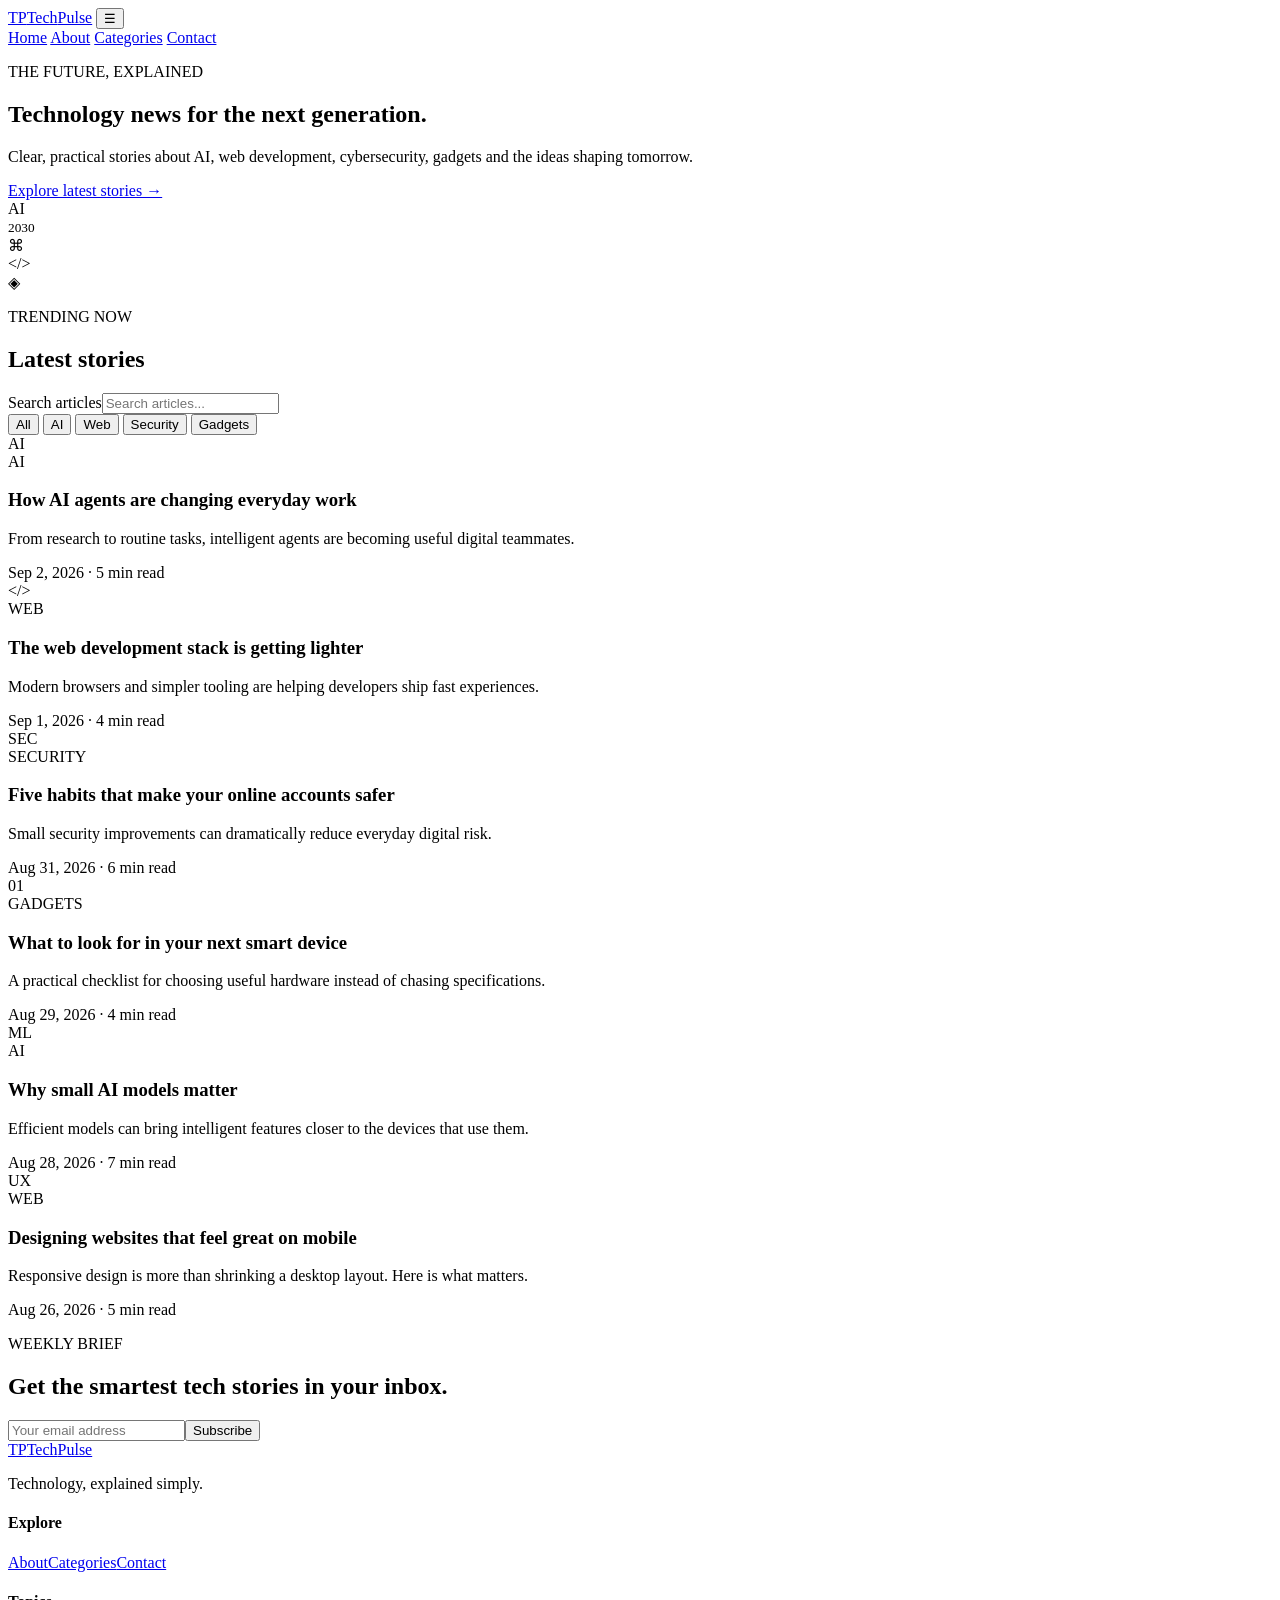
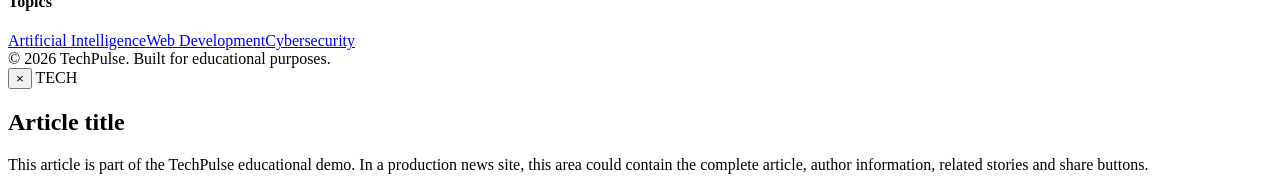
==== index.html @ f01180f7 "Add TechPulse final project" ====
<!DOCTYPE html>
<html lang="en">
<head>
  <meta charset="UTF-8">
  <meta name="viewport" content="width=device-width, initial-scale=1.0">
  <meta name="description" content="TechPulse is a modern technology news and blog website covering AI, web development, cybersecurity and gadgets.">
  <title>TechPulse | Technology News & Insights</title>
  <link rel="stylesheet" href="css/style.css">
</head>
<body>
<header class="site-header">
  <div class="container nav-wrap">
    <a class="brand" href="index.html"><span class="brand-mark">TP</span><span>Tech<span>Pulse</span></span></a>
    <button class="menu-toggle" aria-label="Toggle navigation" aria-expanded="false">☰</button>
    <nav class="nav" id="mainNav">
      <a class="active" href="index.html">Home</a>
      <a href="about.html">About</a>
      <a href="services.html">Categories</a>
      <a href="contact.html">Contact</a>
    </nav>
  </div>
</header>

<main>
  <section class="hero">
    <div class="container hero-grid">
      <div>
        <p class="eyebrow">THE FUTURE, EXPLAINED</p>
        <h1>Technology news for the <span>next generation.</span></h1>
        <p class="hero-copy">Clear, practical stories about AI, web development, cybersecurity, gadgets and the ideas shaping tomorrow.</p>
        <a class="btn" href="#latest">Explore latest stories →</a>
      </div>
      <div class="hero-art" aria-label="Technology illustration">
        <div class="orbit orbit-one"></div><div class="orbit orbit-two"></div>
        <div class="core">AI<br><small>2030</small></div>
        <div class="chip chip-a">⌘</div><div class="chip chip-b">&lt;/&gt;</div><div class="chip chip-c">◈</div>
      </div>
    </div>
  </section>

  <section class="section" id="latest">
    <div class="container">
      <div class="section-head">
        <div><p class="eyebrow">TRENDING NOW</p><h2>Latest stories</h2></div>
        <div class="search-box"><label class="sr-only" for="searchInput">Search articles</label><input id="searchInput" type="search" placeholder="Search articles..."></div>
      </div>
      <div class="category-row" id="categoryFilters">
        <button class="filter active" data-category="all">All</button>
        <button class="filter" data-category="AI">AI</button>
        <button class="filter" data-category="Web">Web</button>
        <button class="filter" data-category="Security">Security</button>
        <button class="filter" data-category="Gadgets">Gadgets</button>
      </div>

      <div class="news-grid" id="newsGrid">
        <article class="news-card" data-category="AI" data-title="How AI agents are changing everyday work">
          <div class="card-image ai-art"><span>AI</span></div>
          <div class="card-body"><span class="tag">AI</span><h3>How AI agents are changing everyday work</h3><p>From research to routine tasks, intelligent agents are becoming useful digital teammates.</p><div class="meta">Sep 2, 2026 · 5 min read</div></div>
        </article>
        <article class="news-card" data-category="Web" data-title="The web development stack is getting lighter">
          <div class="card-image web-art"><span>&lt;/&gt;</span></div>
          <div class="card-body"><span class="tag">WEB</span><h3>The web development stack is getting lighter</h3><p>Modern browsers and simpler tooling are helping developers ship fast experiences.</p><div class="meta">Sep 1, 2026 · 4 min read</div></div>
        </article>
        <article class="news-card" data-category="Security" data-title="Five habits that make your online accounts safer">
          <div class="card-image security-art"><span>SEC</span></div>
          <div class="card-body"><span class="tag">SECURITY</span><h3>Five habits that make your online accounts safer</h3><p>Small security improvements can dramatically reduce everyday digital risk.</p><div class="meta">Aug 31, 2026 · 6 min read</div></div>
        </article>
        <article class="news-card" data-category="Gadgets" data-title="What to look for in your next smart device">
          <div class="card-image gadget-art"><span>01</span></div>
          <div class="card-body"><span class="tag">GADGETS</span><h3>What to look for in your next smart device</h3><p>A practical checklist for choosing useful hardware instead of chasing specifications.</p><div class="meta">Aug 29, 2026 · 4 min read</div></div>
        </article>
        <article class="news-card" data-category="AI" data-title="Why small AI models matter">
          <div class="card-image model-art"><span>ML</span></div>
          <div class="card-body"><span class="tag">AI</span><h3>Why small AI models matter</h3><p>Efficient models can bring intelligent features closer to the devices that use them.</p><div class="meta">Aug 28, 2026 · 7 min read</div></div>
        </article>
        <article class="news-card" data-category="Web" data-title="Designing websites that feel great on mobile">
          <div class="card-image mobile-art"><span>UX</span></div>
          <div class="card-body"><span class="tag">WEB</span><h3>Designing websites that feel great on mobile</h3><p>Responsive design is more than shrinking a desktop layout. Here is what matters.</p><div class="meta">Aug 26, 2026 · 5 min read</div></div>
        </article>
      </div>
      <p class="no-results" id="noResults" hidden>No stories match your search.</p>
    </div>
  </section>

  <section class="newsletter">
    <div class="container newsletter-inner">
      <div><p class="eyebrow">WEEKLY BRIEF</p><h2>Get the smartest tech stories in your inbox.</h2></div>
      <form id="newsletterForm" class="inline-form"><input id="newsletterEmail" type="email" placeholder="Your email address" required><button class="btn" type="submit">Subscribe</button></form>
    </div>
  </section>
</main>

<footer class="footer"><div class="container footer-grid"><div><a class="brand" href="index.html"><span class="brand-mark">TP</span><span>Tech<span>Pulse</span></span></a><p>Technology, explained simply.</p></div><div><h4>Explore</h4><a href="about.html">About</a><a href="services.html">Categories</a><a href="contact.html">Contact</a></div><div><h4>Topics</h4><a href="services.html#ai">Artificial Intelligence</a><a href="services.html#web">Web Development</a><a href="services.html#security">Cybersecurity</a></div></div><div class="container copyright">© 2026 TechPulse. Built for educational purposes.</div></footer>

<div class="article-modal" id="articleModal" aria-hidden="true">
  <div class="modal-backdrop" data-close-modal></div>
  <article class="modal-content" role="dialog" aria-modal="true" aria-labelledby="modalTitle">
    <button class="modal-close" id="modalClose" aria-label="Close article">×</button>
    <span class="tag" id="modalCategory">TECH</span>
    <h2 id="modalTitle">Article title</h2>
    <p class="modal-meta" id="modalMeta"></p>
    <div class="modal-divider"></div>
    <p id="modalText"></p>
    <p class="modal-extra">This article is part of the TechPulse educational demo. In a production news site, this area could contain the complete article, author information, related stories and share buttons.</p>
  </article>
</div>

<div class="toast" id="toast" role="status"></div>
<script src="js/script.js"></script>
</body>
</html>
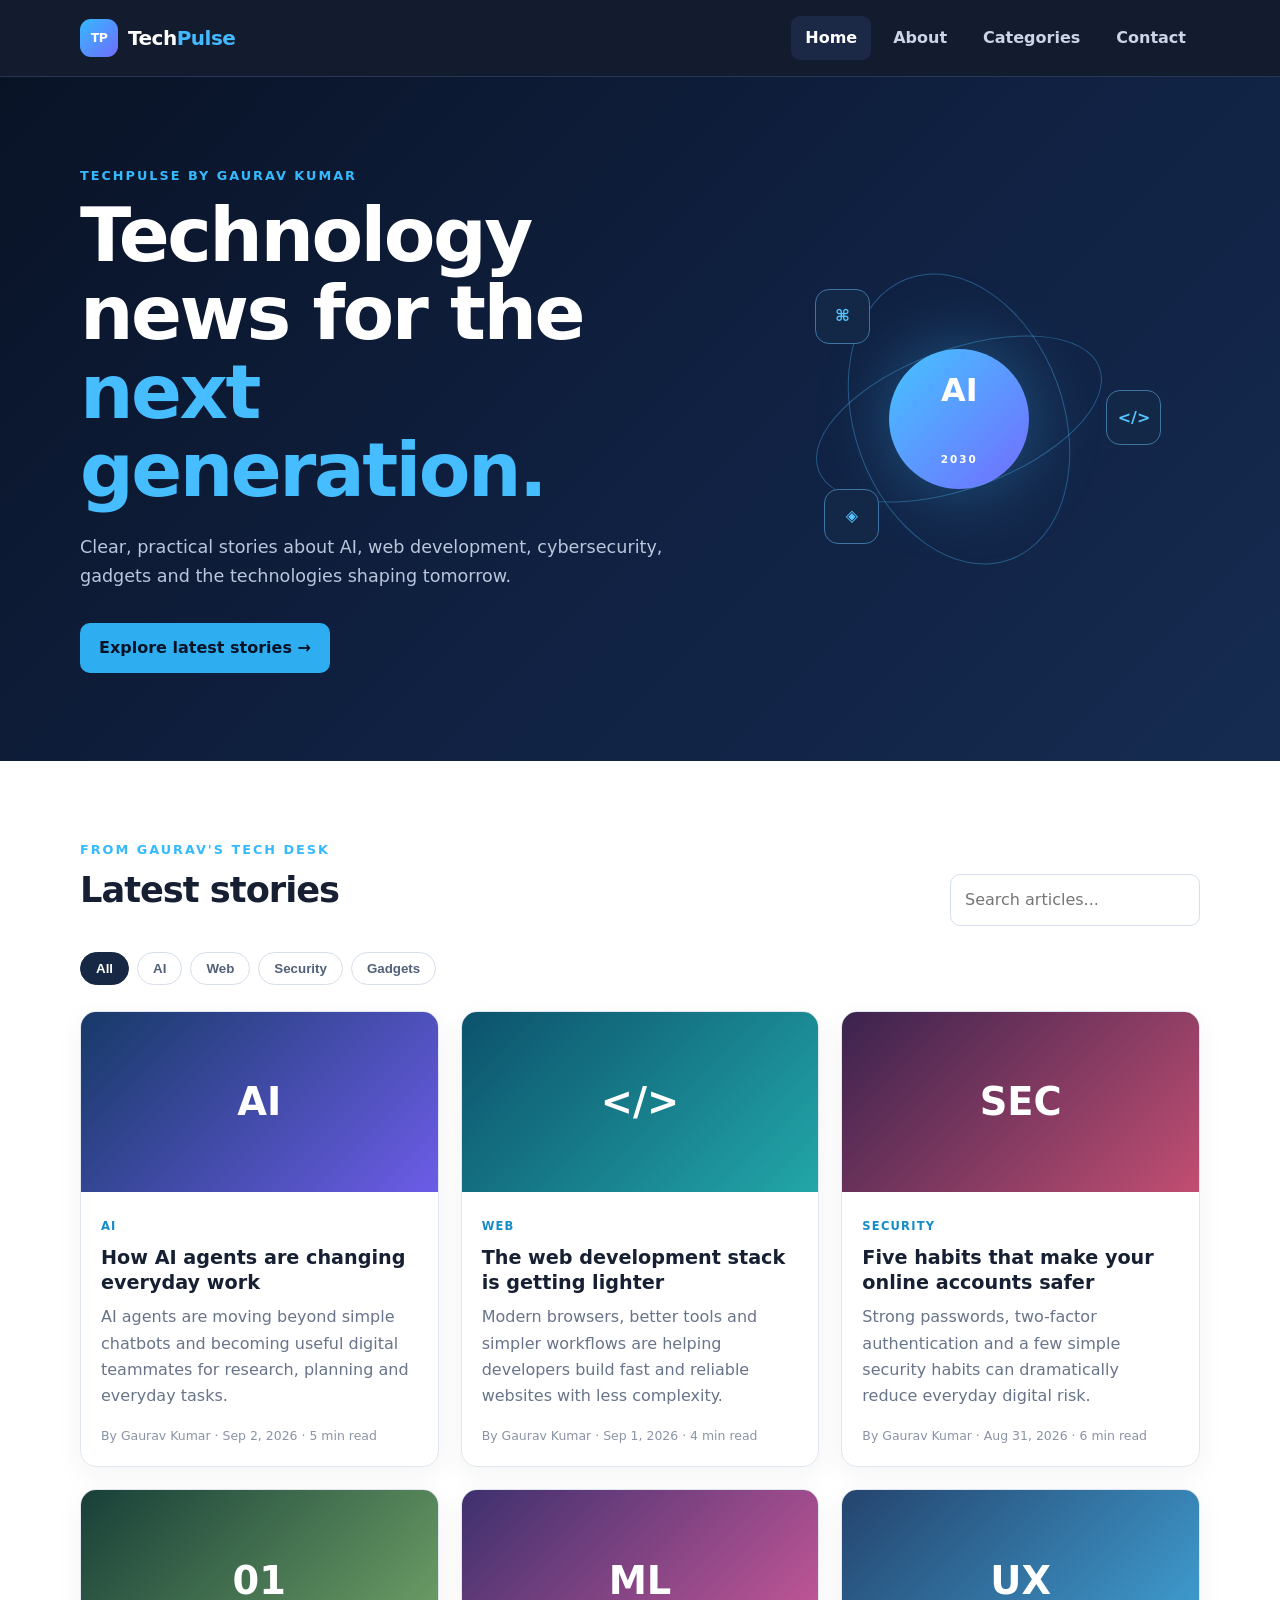
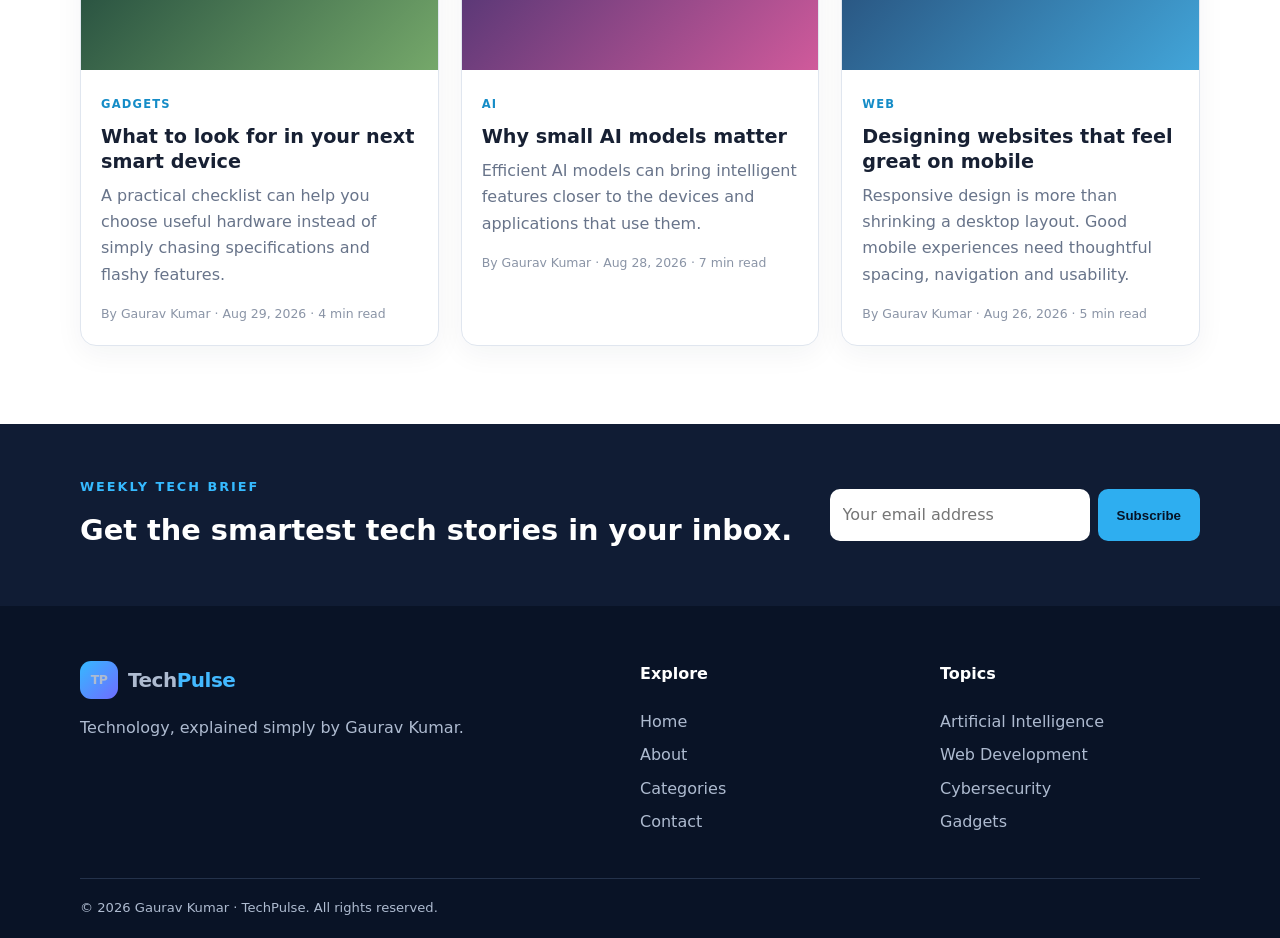
==== commit 55c4d456: "Update index.html" ====
--- a/index.html
+++ b/index.html
@@ -3,15 +3,22 @@
 <head>
   <meta charset="UTF-8">
   <meta name="viewport" content="width=device-width, initial-scale=1.0">
-  <meta name="description" content="TechPulse is a modern technology news and blog website covering AI, web development, cybersecurity and gadgets.">
-  <title>TechPulse | Technology News & Insights</title>
+  <meta name="description" content="TechPulse by Gaurav Kumar — technology news, blogs and practical insights about AI, web development, cybersecurity and gadgets.">
+  <title>TechPulse | Gaurav Kumar - Tech News & Blog</title>
   <link rel="stylesheet" href="css/style.css">
 </head>
+
 <body>
+
 <header class="site-header">
   <div class="container nav-wrap">
-    <a class="brand" href="index.html"><span class="brand-mark">TP</span><span>Tech<span>Pulse</span></span></a>
+    <a class="brand" href="index.html">
+      <span class="brand-mark">TP</span>
+      <span>Tech<span>Pulse</span></span>
+    </a>
+
     <button class="menu-toggle" aria-label="Toggle navigation" aria-expanded="false">☰</button>
+
     <nav class="nav" id="mainNav">
       <a class="active" href="index.html">Home</a>
       <a href="about.html">About</a>
@@ -21,91 +28,468 @@
   </div>
 </header>
 
+
 <main>
+
+  <!-- HERO SECTION -->
   <section class="hero">
     <div class="container hero-grid">
+
       <div>
-        <p class="eyebrow">THE FUTURE, EXPLAINED</p>
-        <h1>Technology news for the <span>next generation.</span></h1>
-        <p class="hero-copy">Clear, practical stories about AI, web development, cybersecurity, gadgets and the ideas shaping tomorrow.</p>
-        <a class="btn" href="#latest">Explore latest stories →</a>
-      </div>
+        <p class="eyebrow">TECHPULSE BY GAURAV KUMAR</p>
+
+        <h1>
+          Technology news for the
+          <span>next generation.</span>
+        </h1>
+
+        <p class="hero-copy">
+          Clear, practical stories about AI, web development,
+          cybersecurity, gadgets and the technologies shaping tomorrow.
+        </p>
+
+        <a class="btn" href="#latest">
+          Explore latest stories →
+        </a>
+      </div>
+
       <div class="hero-art" aria-label="Technology illustration">
-        <div class="orbit orbit-one"></div><div class="orbit orbit-two"></div>
-        <div class="core">AI<br><small>2030</small></div>
-        <div class="chip chip-a">⌘</div><div class="chip chip-b">&lt;/&gt;</div><div class="chip chip-c">◈</div>
-      </div>
+        <div class="orbit orbit-one"></div>
+        <div class="orbit orbit-two"></div>
+
+        <div class="core">
+          AI<br>
+          <small>2030</small>
+        </div>
+
+        <div class="chip chip-a">⌘</div>
+        <div class="chip chip-b">&lt;/&gt;</div>
+        <div class="chip chip-c">◈</div>
+      </div>
+
     </div>
   </section>
 
+
+  <!-- LATEST STORIES -->
   <section class="section" id="latest">
     <div class="container">
+
       <div class="section-head">
-        <div><p class="eyebrow">TRENDING NOW</p><h2>Latest stories</h2></div>
-        <div class="search-box"><label class="sr-only" for="searchInput">Search articles</label><input id="searchInput" type="search" placeholder="Search articles..."></div>
-      </div>
+        <div>
+          <p class="eyebrow">FROM GAURAV'S TECH DESK</p>
+          <h2>Latest stories</h2>
+        </div>
+
+        <div class="search-box">
+          <label class="sr-only" for="searchInput">
+            Search articles
+          </label>
+
+          <input
+            id="searchInput"
+            type="search"
+            placeholder="Search articles..."
+          >
+        </div>
+      </div>
+
+
+      <!-- CATEGORY FILTERS -->
       <div class="category-row" id="categoryFilters">
-        <button class="filter active" data-category="all">All</button>
-        <button class="filter" data-category="AI">AI</button>
-        <button class="filter" data-category="Web">Web</button>
-        <button class="filter" data-category="Security">Security</button>
-        <button class="filter" data-category="Gadgets">Gadgets</button>
-      </div>
-
+
+        <button class="filter active" data-category="all">
+          All
+        </button>
+
+        <button class="filter" data-category="AI">
+          AI
+        </button>
+
+        <button class="filter" data-category="Web">
+          Web
+        </button>
+
+        <button class="filter" data-category="Security">
+          Security
+        </button>
+
+        <button class="filter" data-category="Gadgets">
+          Gadgets
+        </button>
+
+      </div>
+
+
+      <!-- NEWS GRID -->
       <div class="news-grid" id="newsGrid">
-        <article class="news-card" data-category="AI" data-title="How AI agents are changing everyday work">
-          <div class="card-image ai-art"><span>AI</span></div>
-          <div class="card-body"><span class="tag">AI</span><h3>How AI agents are changing everyday work</h3><p>From research to routine tasks, intelligent agents are becoming useful digital teammates.</p><div class="meta">Sep 2, 2026 · 5 min read</div></div>
-        </article>
-        <article class="news-card" data-category="Web" data-title="The web development stack is getting lighter">
-          <div class="card-image web-art"><span>&lt;/&gt;</span></div>
-          <div class="card-body"><span class="tag">WEB</span><h3>The web development stack is getting lighter</h3><p>Modern browsers and simpler tooling are helping developers ship fast experiences.</p><div class="meta">Sep 1, 2026 · 4 min read</div></div>
-        </article>
-        <article class="news-card" data-category="Security" data-title="Five habits that make your online accounts safer">
-          <div class="card-image security-art"><span>SEC</span></div>
-          <div class="card-body"><span class="tag">SECURITY</span><h3>Five habits that make your online accounts safer</h3><p>Small security improvements can dramatically reduce everyday digital risk.</p><div class="meta">Aug 31, 2026 · 6 min read</div></div>
-        </article>
-        <article class="news-card" data-category="Gadgets" data-title="What to look for in your next smart device">
-          <div class="card-image gadget-art"><span>01</span></div>
-          <div class="card-body"><span class="tag">GADGETS</span><h3>What to look for in your next smart device</h3><p>A practical checklist for choosing useful hardware instead of chasing specifications.</p><div class="meta">Aug 29, 2026 · 4 min read</div></div>
-        </article>
-        <article class="news-card" data-category="AI" data-title="Why small AI models matter">
-          <div class="card-image model-art"><span>ML</span></div>
-          <div class="card-body"><span class="tag">AI</span><h3>Why small AI models matter</h3><p>Efficient models can bring intelligent features closer to the devices that use them.</p><div class="meta">Aug 28, 2026 · 7 min read</div></div>
-        </article>
-        <article class="news-card" data-category="Web" data-title="Designing websites that feel great on mobile">
-          <div class="card-image mobile-art"><span>UX</span></div>
-          <div class="card-body"><span class="tag">WEB</span><h3>Designing websites that feel great on mobile</h3><p>Responsive design is more than shrinking a desktop layout. Here is what matters.</p><div class="meta">Aug 26, 2026 · 5 min read</div></div>
-        </article>
-      </div>
-      <p class="no-results" id="noResults" hidden>No stories match your search.</p>
+
+
+        <!-- ARTICLE 1 -->
+        <article
+          class="news-card"
+          data-category="AI"
+          data-title="How AI agents are changing everyday work"
+        >
+          <div class="card-image ai-art">
+            <span>AI</span>
+          </div>
+
+          <div class="card-body">
+            <span class="tag">AI</span>
+
+            <h3>
+              How AI agents are changing everyday work
+            </h3>
+
+            <p>
+              AI agents are moving beyond simple chatbots and becoming
+              useful digital teammates for research, planning and everyday tasks.
+            </p>
+
+            <div class="meta">
+              By Gaurav Kumar · Sep 2, 2026 · 5 min read
+            </div>
+          </div>
+        </article>
+
+
+        <!-- ARTICLE 2 -->
+        <article
+          class="news-card"
+          data-category="Web"
+          data-title="The web development stack is getting lighter"
+        >
+          <div class="card-image web-art">
+            <span>&lt;/&gt;</span>
+          </div>
+
+          <div class="card-body">
+            <span class="tag">WEB</span>
+
+            <h3>
+              The web development stack is getting lighter
+            </h3>
+
+            <p>
+              Modern browsers, better tools and simpler workflows are helping
+              developers build fast and reliable websites with less complexity.
+            </p>
+
+            <div class="meta">
+              By Gaurav Kumar · Sep 1, 2026 · 4 min read
+            </div>
+          </div>
+        </article>
+
+
+        <!-- ARTICLE 3 -->
+        <article
+          class="news-card"
+          data-category="Security"
+          data-title="Five habits that make your online accounts safer"
+        >
+          <div class="card-image security-art">
+            <span>SEC</span>
+          </div>
+
+          <div class="card-body">
+            <span class="tag">SECURITY</span>
+
+            <h3>
+              Five habits that make your online accounts safer
+            </h3>
+
+            <p>
+              Strong passwords, two-factor authentication and a few simple
+              security habits can dramatically reduce everyday digital risk.
+            </p>
+
+            <div class="meta">
+              By Gaurav Kumar · Aug 31, 2026 · 6 min read
+            </div>
+          </div>
+        </article>
+
+
+        <!-- ARTICLE 4 -->
+        <article
+          class="news-card"
+          data-category="Gadgets"
+          data-title="What to look for in your next smart device"
+        >
+          <div class="card-image gadget-art">
+            <span>01</span>
+          </div>
+
+          <div class="card-body">
+            <span class="tag">GADGETS</span>
+
+            <h3>
+              What to look for in your next smart device
+            </h3>
+
+            <p>
+              A practical checklist can help you choose useful hardware
+              instead of simply chasing specifications and flashy features.
+            </p>
+
+            <div class="meta">
+              By Gaurav Kumar · Aug 29, 2026 · 4 min read
+            </div>
+          </div>
+        </article>
+
+
+        <!-- ARTICLE 5 -->
+        <article
+          class="news-card"
+          data-category="AI"
+          data-title="Why small AI models matter"
+        >
+          <div class="card-image model-art">
+            <span>ML</span>
+          </div>
+
+          <div class="card-body">
+            <span class="tag">AI</span>
+
+            <h3>
+              Why small AI models matter
+            </h3>
+
+            <p>
+              Efficient AI models can bring intelligent features closer
+              to the devices and applications that use them.
+            </p>
+
+            <div class="meta">
+              By Gaurav Kumar · Aug 28, 2026 · 7 min read
+            </div>
+          </div>
+        </article>
+
+
+        <!-- ARTICLE 6 -->
+        <article
+          class="news-card"
+          data-category="Web"
+          data-title="Designing websites that feel great on mobile"
+        >
+          <div class="card-image mobile-art">
+            <span>UX</span>
+          </div>
+
+          <div class="card-body">
+            <span class="tag">WEB</span>
+
+            <h3>
+              Designing websites that feel great on mobile
+            </h3>
+
+            <p>
+              Responsive design is more than shrinking a desktop layout.
+              Good mobile experiences need thoughtful spacing, navigation and usability.
+            </p>
+
+            <div class="meta">
+              By Gaurav Kumar · Aug 26, 2026 · 5 min read
+            </div>
+          </div>
+        </article>
+
+      </div>
+
+
+      <p class="no-results" id="noResults" hidden>
+        No stories match your search.
+      </p>
+
     </div>
   </section>
 
+
+  <!-- NEWSLETTER -->
   <section class="newsletter">
     <div class="container newsletter-inner">
-      <div><p class="eyebrow">WEEKLY BRIEF</p><h2>Get the smartest tech stories in your inbox.</h2></div>
-      <form id="newsletterForm" class="inline-form"><input id="newsletterEmail" type="email" placeholder="Your email address" required><button class="btn" type="submit">Subscribe</button></form>
+
+      <div>
+        <p class="eyebrow">WEEKLY TECH BRIEF</p>
+
+        <h2>
+          Get the smartest tech stories in your inbox.
+        </h2>
+      </div>
+
+      <form id="newsletterForm" class="inline-form">
+
+        <input
+          id="newsletterEmail"
+          type="email"
+          placeholder="Your email address"
+          required
+        >
+
+        <button class="btn" type="submit">
+          Subscribe
+        </button>
+
+      </form>
+
     </div>
   </section>
+
 </main>
 
-<footer class="footer"><div class="container footer-grid"><div><a class="brand" href="index.html"><span class="brand-mark">TP</span><span>Tech<span>Pulse</span></span></a><p>Technology, explained simply.</p></div><div><h4>Explore</h4><a href="about.html">About</a><a href="services.html">Categories</a><a href="contact.html">Contact</a></div><div><h4>Topics</h4><a href="services.html#ai">Artificial Intelligence</a><a href="services.html#web">Web Development</a><a href="services.html#security">Cybersecurity</a></div></div><div class="container copyright">© 2026 TechPulse. Built for educational purposes.</div></footer>
-
-<div class="article-modal" id="articleModal" aria-hidden="true">
-  <div class="modal-backdrop" data-close-modal></div>
-  <article class="modal-content" role="dialog" aria-modal="true" aria-labelledby="modalTitle">
-    <button class="modal-close" id="modalClose" aria-label="Close article">×</button>
-    <span class="tag" id="modalCategory">TECH</span>
-    <h2 id="modalTitle">Article title</h2>
-    <p class="modal-meta" id="modalMeta"></p>
+
+<!-- FOOTER -->
+<footer class="footer">
+
+  <div class="container footer-grid">
+
+    <div>
+
+      <a class="brand" href="index.html">
+        <span class="brand-mark">TP</span>
+        <span>Tech<span>Pulse</span></span>
+      </a>
+
+      <p>
+        Technology, explained simply by Gaurav Kumar.
+      </p>
+
+    </div>
+
+
+    <div>
+
+      <h4>Explore</h4>
+
+      <a href="index.html">
+        Home
+      </a>
+
+      <a href="about.html">
+        About
+      </a>
+
+      <a href="services.html">
+        Categories
+      </a>
+
+      <a href="contact.html">
+        Contact
+      </a>
+
+    </div>
+
+
+    <div>
+
+      <h4>Topics</h4>
+
+      <a href="services.html#ai">
+        Artificial Intelligence
+      </a>
+
+      <a href="services.html#web">
+        Web Development
+      </a>
+
+      <a href="services.html#security">
+        Cybersecurity
+      </a>
+
+      <a href="services.html">
+        Gadgets
+      </a>
+
+    </div>
+
+  </div>
+
+
+  <div class="container copyright">
+    © 2026 Gaurav Kumar · TechPulse. All rights reserved.
+  </div>
+
+</footer>
+
+
+<!-- ARTICLE MODAL -->
+<div
+  class="article-modal"
+  id="articleModal"
+  aria-hidden="true"
+>
+
+  <div
+    class="modal-backdrop"
+    data-close-modal
+  ></div>
+
+
+  <article
+    class="modal-content"
+    role="dialog"
+    aria-modal="true"
+    aria-labelledby="modalTitle"
+  >
+
+    <button
+      class="modal-close"
+      id="modalClose"
+      aria-label="Close article"
+    >
+      ×
+    </button>
+
+
+    <span
+      class="tag"
+      id="modalCategory"
+    >
+      TECH
+    </span>
+
+
+    <h2 id="modalTitle">
+      Article title
+    </h2>
+
+
+    <p
+      class="modal-meta"
+      id="modalMeta"
+    ></p>
+
+
     <div class="modal-divider"></div>
+
+
     <p id="modalText"></p>
-    <p class="modal-extra">This article is part of the TechPulse educational demo. In a production news site, this area could contain the complete article, author information, related stories and share buttons.</p>
+
+
+    <p class="modal-extra">
+      This TechPulse article is written and curated by Gaurav Kumar.
+      More detailed articles, tutorials, related stories and useful
+      technology resources can be added here as the blog grows.
+    </p>
+
   </article>
+
 </div>
 
-<div class="toast" id="toast" role="status"></div>
+
+<!-- TOAST -->
+<div
+  class="toast"
+  id="toast"
+  role="status"
+></div>
+
+
 <script src="js/script.js"></script>
+
 </body>
-</html>+  </html>
--- a/css/style.css
+++ b/css/style.css
@@ -0,0 +1,12 @@
+*{box-sizing:border-box}html{scroll-behavior:smooth}body{margin:0;font-family:Inter,system-ui,-apple-system,BlinkMacSystemFont,"Segoe UI",sans-serif;color:#172033;background:#fff;line-height:1.65}a{text-decoration:none;color:inherit}.container{width:min(1120px,92%);margin:auto}.site-header{position:sticky;top:0;z-index:50;background:rgba(10,18,38,.96);backdrop-filter:blur(12px);color:#fff;border-bottom:1px solid #263657}.nav-wrap{min-height:76px;display:flex;align-items:center;justify-content:space-between}.brand{display:flex;align-items:center;gap:10px;font-size:1.25rem;font-weight:800;letter-spacing:-.5px}.brand>span:last-child>span{color:#43b9ff}.brand-mark{display:grid;place-items:center;width:38px;height:38px;border-radius:11px;background:linear-gradient(135deg,#35b9ff,#6f6cff);font-size:.78rem}.nav{display:flex;gap:8px;align-items:center}.nav a{padding:9px 14px;border-radius:9px;color:#cbd5e8;font-weight:600}.nav a:hover,.nav a.active{color:#fff;background:#1b2946}.menu-toggle{display:none;background:none;border:0;color:#fff;font-size:1.6rem}.hero,.page-hero{background:linear-gradient(135deg,#091326 0%,#102142 55%,#152b50 100%);color:#fff}.hero{padding:88px 0}.hero-grid{display:grid;grid-template-columns:1.1fr .9fr;gap:50px;align-items:center}.eyebrow{margin:0 0 10px;color:#36baff;font-size:.8rem;font-weight:800;letter-spacing:2px}.hero h1,.page-hero h1{font-size:clamp(2.5rem,6vw,4.7rem);line-height:1.04;letter-spacing:-2.5px;margin:0 0 24px}.hero h1 span,.page-hero h1 span{color:#45bdff}.hero-copy{max-width:640px;color:#b9c6dc;font-size:1.1rem;margin-bottom:32px}.btn{display:inline-block;border:0;border-radius:10px;padding:12px 19px;background:#2eaef0;color:#061326;font-weight:800;cursor:pointer;transition:.2s}.btn:hover{transform:translateY(-2px);filter:brightness(1.08)}.hero-art{height:360px;position:relative;display:grid;place-items:center}.core{width:140px;height:140px;border-radius:50%;display:grid;place-items:center;text-align:center;background:linear-gradient(135deg,#45c4ff,#726dff);box-shadow:0 0 70px rgba(59,184,255,.35);font-size:2rem;font-weight:900;line-height:1}.core small{font-size:.65rem;letter-spacing:2px}.orbit{position:absolute;border:1px solid rgba(78,190,255,.35);border-radius:50%;transform:rotate(-20deg)}.orbit-one{width:300px;height:140px}.orbit-two{width:210px;height:300px}.chip{position:absolute;width:55px;height:55px;border:1px solid #3d75a4;background:#132847;border-radius:14px;display:grid;place-items:center;color:#55c5ff;font-weight:800}.chip-a{top:50px;left:20%}.chip-b{right:8%;top:42%}.chip-c{bottom:55px;left:22%}.section{padding:78px 0}.muted{background:#f4f7fb}.section-head{display:flex;align-items:end;justify-content:space-between;gap:20px;margin-bottom:26px}.section h2,.two-col h2,.contact-grid h2{font-size:2.2rem;line-height:1.15;margin:0 0 15px;letter-spacing:-1px}.search-box input{width:250px;padding:12px 14px;border:1px solid #d6deeb;border-radius:10px;font:inherit}.category-row{display:flex;flex-wrap:wrap;gap:8px;margin-bottom:26px}.filter{border:1px solid #d6deeb;background:#fff;padding:8px 15px;border-radius:99px;cursor:pointer;font-weight:700;color:#536079}.filter.active,.filter:hover{background:#172844;color:#fff;border-color:#172844}.news-grid{display:grid;grid-template-columns:repeat(3,1fr);gap:22px}.news-card{overflow:hidden;border:1px solid #e0e6ef;border-radius:16px;background:#fff;box-shadow:0 8px 28px rgba(23,32,51,.05);transition:.2s}.news-card:hover{transform:translateY(-5px);box-shadow:0 15px 35px rgba(23,32,51,.11)}.card-image{height:180px;display:grid;place-items:center;font-size:2.4rem;font-weight:900;color:#fff}.ai-art{background:linear-gradient(135deg,#173a68,#6c5ce7)}.web-art{background:linear-gradient(135deg,#0c526c,#22a6a8)}.security-art{background:linear-gradient(135deg,#3a234e,#c24e72)}.gadget-art{background:linear-gradient(135deg,#183f38,#75a86a)}.model-art{background:linear-gradient(135deg,#3e306e,#d05a9b)}.mobile-art{background:linear-gradient(135deg,#24446e,#42a5d9)}.card-body{padding:20px}.tag{display:inline-block;font-size:.72rem;letter-spacing:1.2px;font-weight:900;color:#158cc7}.card-body h3{font-size:1.2rem;line-height:1.3;margin:8px 0}.card-body p{color:#68748a;margin:0 0 16px}.meta{font-size:.78rem;color:#8a94a6}.newsletter{background:#101c34;color:#fff;padding:52px 0}.newsletter-inner{display:flex;align-items:center;justify-content:space-between;gap:30px}.newsletter h2{margin:0;font-size:1.8rem}.inline-form{display:flex;gap:8px}.inline-form input{min-width:260px;border:0;border-radius:10px;padding:13px;font:inherit}.footer{background:#091326;color:#aebbd0;padding:55px 0 20px}.footer-grid{display:grid;grid-template-columns:2fr 1fr 1fr;gap:40px}.footer h4{color:#fff;margin-top:0}.footer a:not(.brand){display:block;margin:7px 0;color:#aebbd0}.footer a:hover{color:#45bdff}.copyright{border-top:1px solid #24324b;margin-top:35px;padding-top:18px;font-size:.82rem}.page-hero{padding:78px 0}.page-hero p:not(.eyebrow){max-width:700px;color:#bac7da;font-size:1.08rem}.two-col,.contact-grid{display:grid;grid-template-columns:1.1fr .9fr;gap:60px;align-items:start}.quote-card{background:#f3f7fc;border:1px solid #dde5f0;border-radius:18px;padding:32px}.quote-mark{font-size:4rem;color:#38aeea;line-height:.8}.quote-card p{font-size:1.45rem;font-weight:700;line-height:1.35}.value-grid{display:grid;grid-template-columns:repeat(3,1fr);gap:22px}.value{background:#fff;padding:25px;border-radius:15px;border:1px solid #e0e6ef}.value b{color:#29a8e7}.value h3{margin-bottom:5px}.topic{display:grid;grid-template-columns:180px 1fr;gap:30px;padding:28px;border:1px solid #e0e6ef;border-radius:18px;margin-bottom:20px;align-items:center}.topic-icon{height:150px;border-radius:15px;display:grid;place-items:center;color:#fff;font-size:2rem;font-weight:900}.topic h2{margin:5px 0 8px}.topic p{color:#68748a}.text-link{color:#118fcf;font-weight:800}.contact-detail{padding:15px 0;border-bottom:1px solid #e2e8f0}.contact-detail b{display:block}.contact-detail span{color:#68748a}.contact-form{background:#f5f8fc;border:1px solid #dfe6f0;padding:28px;border-radius:18px}.contact-form label{display:block;font-weight:700;margin-bottom:16px}.contact-form input,.contact-form textarea{display:block;width:100%;margin-top:7px;border:1px solid #ccd6e4;border-radius:9px;padding:12px;font:inherit;background:#fff}.form-row{display:grid;grid-template-columns:1fr 1fr;gap:15px}.form-note{font-size:.8rem;color:#7a8598;margin-bottom:0}.error{border-color:#d94b67!important;background:#fff8fa!important}.no-results{padding:30px;text-align:center;color:#68748a}.toast{position:fixed;right:20px;bottom:20px;background:#10203b;color:#fff;padding:13px 18px;border-radius:10px;box-shadow:0 10px 30px #0002;opacity:0;pointer-events:none;transform:translateY(15px);transition:.25s;z-index:100}.toast.show{opacity:1;transform:none}.sr-only{position:absolute;width:1px;height:1px;padding:0;margin:-1px;overflow:hidden;clip:rect(0,0,0,0);white-space:nowrap;border:0}@media(max-width:800px){.nav{display:none;position:absolute;top:76px;left:0;right:0;background:#0a1226;padding:12px 4%;flex-direction:column;align-items:stretch}.nav.open{display:flex}.nav a{padding:12px}.menu-toggle{display:block}.hero{padding:60px 0}.hero-grid,.two-col,.contact-grid{grid-template-columns:1fr}.hero-art{height:280px;order:-1}.news-grid{grid-template-columns:1fr 1fr}.newsletter-inner{align-items:stretch;flex-direction:column}.inline-form{flex-direction:column}.inline-form input{min-width:0}.section-head{align-items:stretch;flex-direction:column}.search-box input{width:100%}.value-grid{grid-template-columns:1fr}.topic{grid-template-columns:1fr}.topic-icon{height:120px}.footer-grid{grid-template-columns:1fr 1fr}}@media(max-width:520px){.news-grid{grid-template-columns:1fr}.hero h1,.page-hero h1{letter-spacing:-1.5px}.hero-art{transform:scale(.85)}.form-row{grid-template-columns:1fr}.section{padding:58px 0}}
+
+.news-card{cursor:pointer}.news-card:focus-visible{outline:3px solid #38b8f4;outline-offset:3px}
+.article-modal{position:fixed;inset:0;display:none;align-items:center;justify-content:center;padding:20px;z-index:200}
+.article-modal.open{display:flex}.modal-backdrop{position:absolute;inset:0;background:rgba(4,10,24,.78);backdrop-filter:blur(5px)}
+.modal-content{position:relative;width:min(680px,100%);max-height:90vh;overflow:auto;background:#fff;border-radius:18px;padding:34px;box-shadow:0 25px 80px rgba(0,0,0,.35);z-index:1}
+.modal-content h2{font-size:2rem;line-height:1.15;margin:8px 0}.modal-meta{color:#748096;font-size:.9rem}.modal-divider{height:1px;background:#e1e7ef;margin:22px 0}.modal-content>p:not(.modal-meta):not(.modal-extra){font-size:1.05rem;color:#46536a}.modal-extra{margin-top:24px;padding:15px;background:#f4f7fb;border-radius:10px;color:#6a768a;font-size:.85rem}.modal-close{position:absolute;right:18px;top:14px;border:0;background:#eef3f8;color:#26334b;width:38px;height:38px;border-radius:50%;font-size:1.6rem;line-height:1;cursor:pointer}.modal-close:hover{background:#dfe8f2}
+body.modal-open{overflow:hidden}
+
+.stats-grid{display:grid;grid-template-columns:repeat(4,1fr);gap:15px;margin:38px 0}.stats-grid div{background:#fff;border:1px solid #e0e6ef;border-radius:14px;padding:22px;text-align:center}.stats-grid strong{display:block;font-size:2rem;color:#159bd8;line-height:1.1}.stats-grid span{font-size:.82rem;color:#738097}.about-cta{margin-top:40px;padding:28px;border-radius:18px;background:#10203b;color:#fff;display:flex;align-items:center;justify-content:space-between;gap:20px}.about-cta h2{margin:0}.contact-form button:disabled{opacity:.65;cursor:wait;transform:none}
+@media(max-width:800px){.stats-grid{grid-template-columns:1fr 1fr}.about-cta{align-items:flex-start;flex-direction:column}}
+@media(max-width:520px){.stats-grid{grid-template-columns:1fr 1fr}}
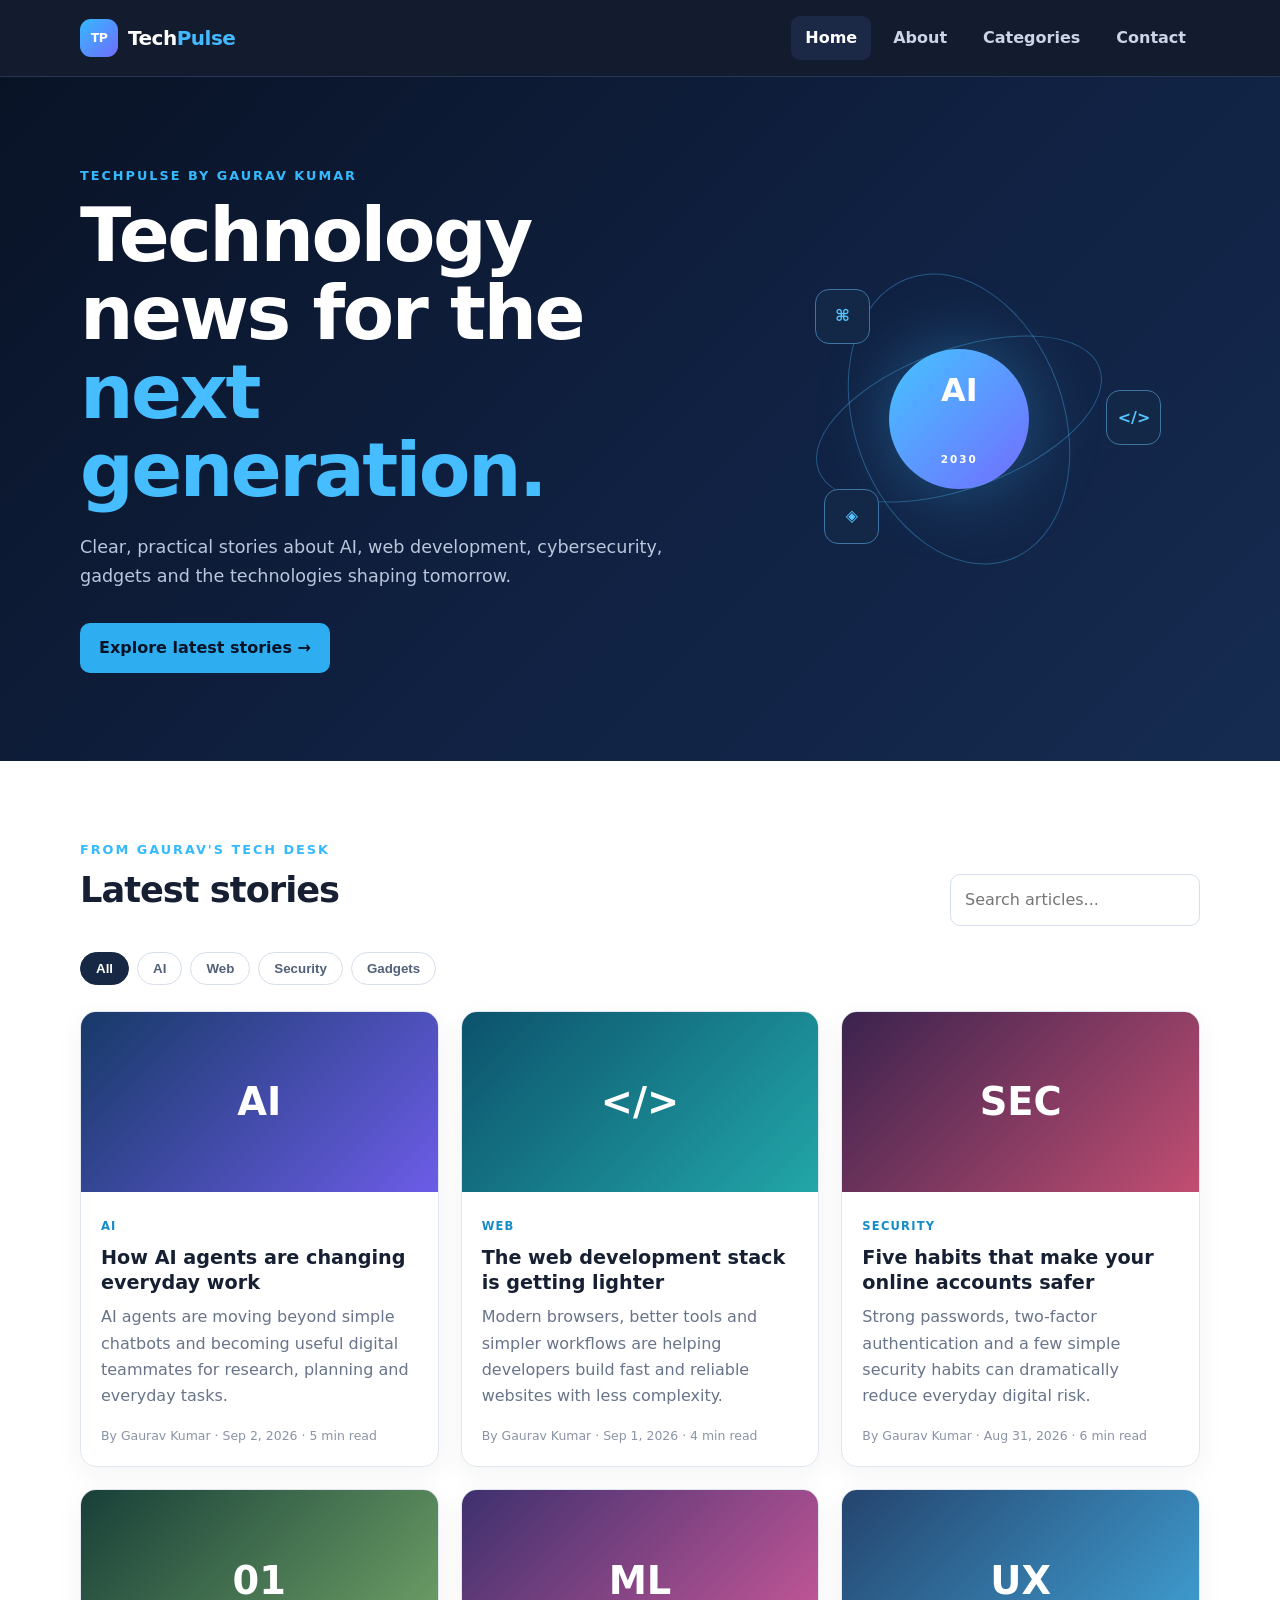
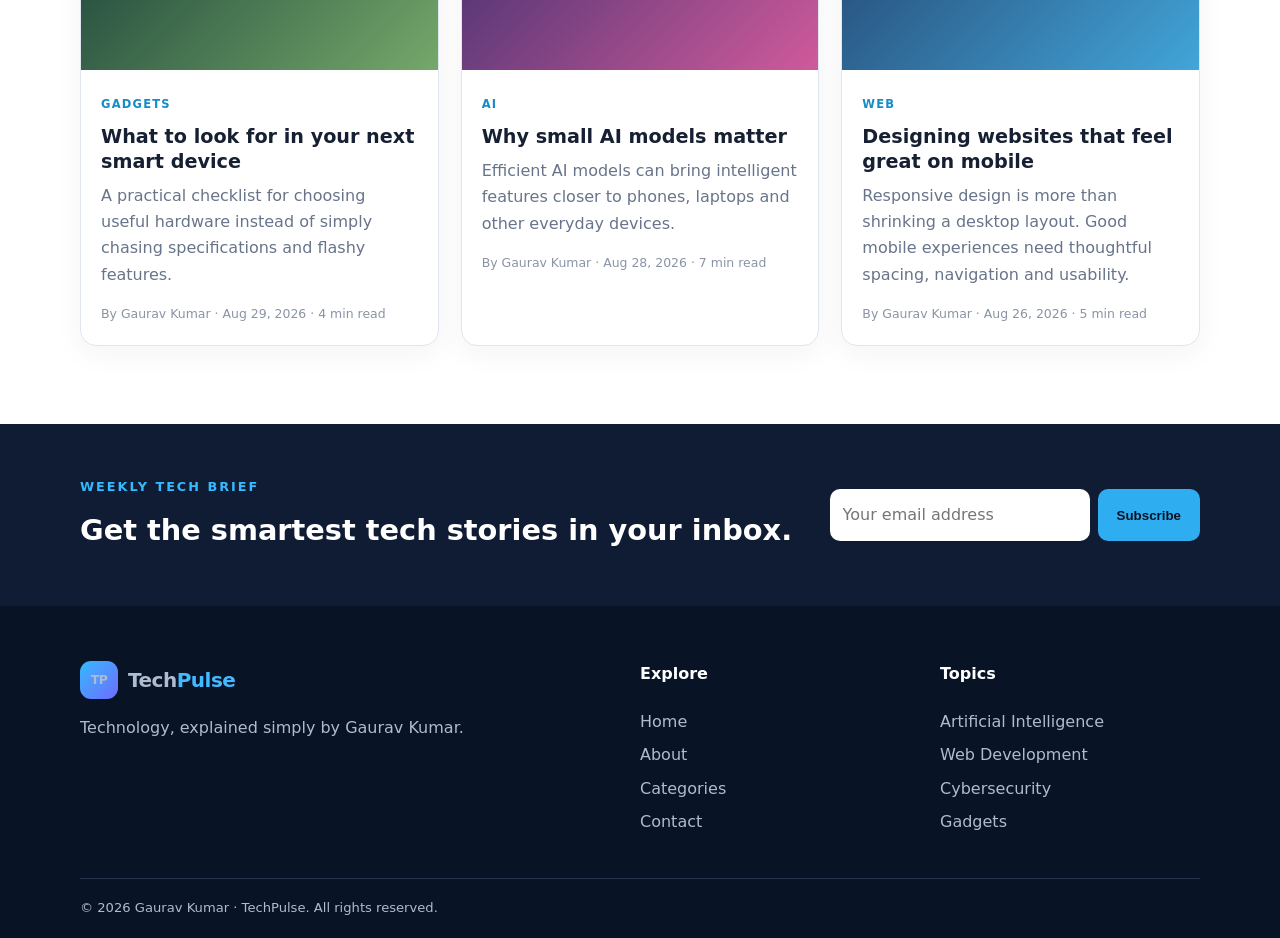
==== commit 8960ecfb: "Update index.html" ====
--- a/index.html
+++ b/index.html
@@ -3,7 +3,7 @@
 <head>
   <meta charset="UTF-8">
   <meta name="viewport" content="width=device-width, initial-scale=1.0">
-  <meta name="description" content="TechPulse by Gaurav Kumar — technology news, blogs and practical insights about AI, web development, cybersecurity and gadgets.">
+  <meta name="description" content="TechPulse by Gaurav Kumar - technology news, AI, web development, cybersecurity and gadgets.">
   <title>TechPulse | Gaurav Kumar - Tech News & Blog</title>
   <link rel="stylesheet" href="css/style.css">
 </head>
@@ -12,12 +12,15 @@
 
 <header class="site-header">
   <div class="container nav-wrap">
+
     <a class="brand" href="index.html">
       <span class="brand-mark">TP</span>
       <span>Tech<span>Pulse</span></span>
     </a>
 
-    <button class="menu-toggle" aria-label="Toggle navigation" aria-expanded="false">☰</button>
+    <button class="menu-toggle"
+            aria-label="Toggle navigation"
+            aria-expanded="false">☰</button>
 
     <nav class="nav" id="mainNav">
       <a class="active" href="index.html">Home</a>
@@ -25,319 +28,337 @@
       <a href="services.html">Categories</a>
       <a href="contact.html">Contact</a>
     </nav>
+
   </div>
 </header>
 
-
 <main>
 
-  <!-- HERO SECTION -->
-  <section class="hero">
-    <div class="container hero-grid">
+<!-- HERO -->
+<section class="hero">
+  <div class="container hero-grid">
+
+    <div>
+      <p class="eyebrow">TECHPULSE BY GAURAV KUMAR</p>
+
+      <h1>
+        Technology news for the
+        <span>next generation.</span>
+      </h1>
+
+      <p class="hero-copy">
+        Clear, practical stories about AI, web development,
+        cybersecurity, gadgets and the technologies shaping tomorrow.
+      </p>
+
+      <a class="btn" href="#latest">
+        Explore latest stories →
+      </a>
+    </div>
+
+    <div class="hero-art" aria-label="Technology illustration">
+      <div class="orbit orbit-one"></div>
+      <div class="orbit orbit-two"></div>
+
+      <div class="core">
+        AI
+        <br>
+        <small>2030</small>
+      </div>
+
+      <div class="chip chip-a">⌘</div>
+      <div class="chip chip-b">&lt;/&gt;</div>
+      <div class="chip chip-c">◈</div>
+    </div>
+
+  </div>
+</section>
+
+
+<!-- LATEST STORIES -->
+<section class="section" id="latest">
+
+  <div class="container">
+
+    <div class="section-head">
 
       <div>
-        <p class="eyebrow">TECHPULSE BY GAURAV KUMAR</p>
-
-        <h1>
-          Technology news for the
-          <span>next generation.</span>
-        </h1>
-
-        <p class="hero-copy">
-          Clear, practical stories about AI, web development,
-          cybersecurity, gadgets and the technologies shaping tomorrow.
-        </p>
-
-        <a class="btn" href="#latest">
-          Explore latest stories →
-        </a>
+        <p class="eyebrow">FROM GAURAV'S TECH DESK</p>
+        <h2>Latest stories</h2>
       </div>
 
-      <div class="hero-art" aria-label="Technology illustration">
-        <div class="orbit orbit-one"></div>
-        <div class="orbit orbit-two"></div>
-
-        <div class="core">
-          AI<br>
-          <small>2030</small>
-        </div>
-
-        <div class="chip chip-a">⌘</div>
-        <div class="chip chip-b">&lt;/&gt;</div>
-        <div class="chip chip-c">◈</div>
+      <div class="search-box">
+        <label class="sr-only" for="searchInput">
+          Search articles
+        </label>
+
+        <input
+          id="searchInput"
+          type="search"
+          placeholder="Search articles..."
+        >
       </div>
 
     </div>
-  </section>
-
-
-  <!-- LATEST STORIES -->
-  <section class="section" id="latest">
-    <div class="container">
-
-      <div class="section-head">
-        <div>
-          <p class="eyebrow">FROM GAURAV'S TECH DESK</p>
-          <h2>Latest stories</h2>
-        </div>
-
-        <div class="search-box">
-          <label class="sr-only" for="searchInput">
-            Search articles
-          </label>
-
-          <input
-            id="searchInput"
-            type="search"
-            placeholder="Search articles..."
-          >
-        </div>
-      </div>
-
-
-      <!-- CATEGORY FILTERS -->
-      <div class="category-row" id="categoryFilters">
-
-        <button class="filter active" data-category="all">
-          All
-        </button>
-
-        <button class="filter" data-category="AI">
-          AI
-        </button>
-
-        <button class="filter" data-category="Web">
-          Web
-        </button>
-
-        <button class="filter" data-category="Security">
-          Security
-        </button>
-
-        <button class="filter" data-category="Gadgets">
-          Gadgets
-        </button>
-
-      </div>
-
-
-      <!-- NEWS GRID -->
-      <div class="news-grid" id="newsGrid">
-
-
-        <!-- ARTICLE 1 -->
-        <article
-          class="news-card"
-          data-category="AI"
-          data-title="How AI agents are changing everyday work"
-        >
-          <div class="card-image ai-art">
-            <span>AI</span>
-          </div>
-
-          <div class="card-body">
-            <span class="tag">AI</span>
-
-            <h3>
-              How AI agents are changing everyday work
-            </h3>
-
-            <p>
-              AI agents are moving beyond simple chatbots and becoming
-              useful digital teammates for research, planning and everyday tasks.
-            </p>
-
-            <div class="meta">
-              By Gaurav Kumar · Sep 2, 2026 · 5 min read
-            </div>
-          </div>
-        </article>
-
-
-        <!-- ARTICLE 2 -->
-        <article
-          class="news-card"
-          data-category="Web"
-          data-title="The web development stack is getting lighter"
-        >
-          <div class="card-image web-art">
-            <span>&lt;/&gt;</span>
-          </div>
-
-          <div class="card-body">
-            <span class="tag">WEB</span>
-
-            <h3>
-              The web development stack is getting lighter
-            </h3>
-
-            <p>
-              Modern browsers, better tools and simpler workflows are helping
-              developers build fast and reliable websites with less complexity.
-            </p>
-
-            <div class="meta">
-              By Gaurav Kumar · Sep 1, 2026 · 4 min read
-            </div>
-          </div>
-        </article>
-
-
-        <!-- ARTICLE 3 -->
-        <article
-          class="news-card"
-          data-category="Security"
-          data-title="Five habits that make your online accounts safer"
-        >
-          <div class="card-image security-art">
-            <span>SEC</span>
-          </div>
-
-          <div class="card-body">
-            <span class="tag">SECURITY</span>
-
-            <h3>
-              Five habits that make your online accounts safer
-            </h3>
-
-            <p>
-              Strong passwords, two-factor authentication and a few simple
-              security habits can dramatically reduce everyday digital risk.
-            </p>
-
-            <div class="meta">
-              By Gaurav Kumar · Aug 31, 2026 · 6 min read
-            </div>
-          </div>
-        </article>
-
-
-        <!-- ARTICLE 4 -->
-        <article
-          class="news-card"
-          data-category="Gadgets"
-          data-title="What to look for in your next smart device"
-        >
-          <div class="card-image gadget-art">
-            <span>01</span>
-          </div>
-
-          <div class="card-body">
-            <span class="tag">GADGETS</span>
-
-            <h3>
-              What to look for in your next smart device
-            </h3>
-
-            <p>
-              A practical checklist can help you choose useful hardware
-              instead of simply chasing specifications and flashy features.
-            </p>
-
-            <div class="meta">
-              By Gaurav Kumar · Aug 29, 2026 · 4 min read
-            </div>
-          </div>
-        </article>
-
-
-        <!-- ARTICLE 5 -->
-        <article
-          class="news-card"
-          data-category="AI"
-          data-title="Why small AI models matter"
-        >
-          <div class="card-image model-art">
-            <span>ML</span>
-          </div>
-
-          <div class="card-body">
-            <span class="tag">AI</span>
-
-            <h3>
-              Why small AI models matter
-            </h3>
-
-            <p>
-              Efficient AI models can bring intelligent features closer
-              to the devices and applications that use them.
-            </p>
-
-            <div class="meta">
-              By Gaurav Kumar · Aug 28, 2026 · 7 min read
-            </div>
-          </div>
-        </article>
-
-
-        <!-- ARTICLE 6 -->
-        <article
-          class="news-card"
-          data-category="Web"
-          data-title="Designing websites that feel great on mobile"
-        >
-          <div class="card-image mobile-art">
-            <span>UX</span>
-          </div>
-
-          <div class="card-body">
-            <span class="tag">WEB</span>
-
-            <h3>
-              Designing websites that feel great on mobile
-            </h3>
-
-            <p>
-              Responsive design is more than shrinking a desktop layout.
-              Good mobile experiences need thoughtful spacing, navigation and usability.
-            </p>
-
-            <div class="meta">
-              By Gaurav Kumar · Aug 26, 2026 · 5 min read
-            </div>
-          </div>
-        </article>
-
-      </div>
-
-
-      <p class="no-results" id="noResults" hidden>
-        No stories match your search.
-      </p>
-
-    </div>
-  </section>
-
-
-  <!-- NEWSLETTER -->
-  <section class="newsletter">
-    <div class="container newsletter-inner">
-
-      <div>
-        <p class="eyebrow">WEEKLY TECH BRIEF</p>
-
-        <h2>
-          Get the smartest tech stories in your inbox.
-        </h2>
-      </div>
-
-      <form id="newsletterForm" class="inline-form">
-
-        <input
-          id="newsletterEmail"
-          type="email"
-          placeholder="Your email address"
-          required
-        >
-
-        <button class="btn" type="submit">
-          Subscribe
-        </button>
-
-      </form>
-
-    </div>
-  </section>
+
+
+    <!-- CATEGORY FILTERS -->
+    <div class="category-row" id="categoryFilters">
+
+      <button class="filter active" data-category="all">
+        All
+      </button>
+
+      <button class="filter" data-category="AI">
+        AI
+      </button>
+
+      <button class="filter" data-category="Web">
+        Web
+      </button>
+
+      <button class="filter" data-category="Security">
+        Security
+      </button>
+
+      <button class="filter" data-category="Gadgets">
+        Gadgets
+      </button>
+
+    </div>
+
+
+    <!-- ARTICLES -->
+    <div class="news-grid" id="newsGrid">
+
+
+      <!-- ARTICLE 1 -->
+      <article
+        class="news-card"
+        data-category="AI"
+        data-title="How AI agents are changing everyday work">
+
+        <div class="card-image ai-art">
+          <span>AI</span>
+        </div>
+
+        <div class="card-body">
+
+          <span class="tag">AI</span>
+
+          <h3>
+            How AI agents are changing everyday work
+          </h3>
+
+          <p>
+            AI agents are moving beyond simple chatbots and becoming
+            useful digital teammates for research, planning and everyday tasks.
+          </p>
+
+          <div class="meta">
+            By Gaurav Kumar · Sep 2, 2026 · 5 min read
+          </div>
+
+        </div>
+      </article>
+
+
+      <!-- ARTICLE 2 -->
+      <article
+        class="news-card"
+        data-category="Web"
+        data-title="The web development stack is getting lighter">
+
+        <div class="card-image web-art">
+          <span>&lt;/&gt;</span>
+        </div>
+
+        <div class="card-body">
+
+          <span class="tag">WEB</span>
+
+          <h3>
+            The web development stack is getting lighter
+          </h3>
+
+          <p>
+            Modern browsers, better tools and simpler workflows are helping
+            developers build fast and reliable websites with less complexity.
+          </p>
+
+          <div class="meta">
+            By Gaurav Kumar · Sep 1, 2026 · 4 min read
+          </div>
+
+        </div>
+      </article>
+
+
+      <!-- ARTICLE 3 -->
+      <article
+        class="news-card"
+        data-category="Security"
+        data-title="Five habits that make your online accounts safer">
+
+        <div class="card-image security-art">
+          <span>SEC</span>
+        </div>
+
+        <div class="card-body">
+
+          <span class="tag">SECURITY</span>
+
+          <h3>
+            Five habits that make your online accounts safer
+          </h3>
+
+          <p>
+            Strong passwords, two-factor authentication and a few simple
+            security habits can dramatically reduce everyday digital risk.
+          </p>
+
+          <div class="meta">
+            By Gaurav Kumar · Aug 31, 2026 · 6 min read
+          </div>
+
+        </div>
+      </article>
+
+
+      <!-- ARTICLE 4 -->
+      <article
+        class="news-card"
+        data-category="Gadgets"
+        data-title="What to look for in your next smart device">
+
+        <div class="card-image gadget-art">
+          <span>01</span>
+        </div>
+
+        <div class="card-body">
+
+          <span class="tag">GADGETS</span>
+
+          <h3>
+            What to look for in your next smart device
+          </h3>
+
+          <p>
+            A practical checklist for choosing useful hardware instead
+            of simply chasing specifications and flashy features.
+          </p>
+
+          <div class="meta">
+            By Gaurav Kumar · Aug 29, 2026 · 4 min read
+          </div>
+
+        </div>
+      </article>
+
+
+      <!-- ARTICLE 5 -->
+      <article
+        class="news-card"
+        data-category="AI"
+        data-title="Why small AI models matter">
+
+        <div class="card-image model-art">
+          <span>ML</span>
+        </div>
+
+        <div class="card-body">
+
+          <span class="tag">AI</span>
+
+          <h3>
+            Why small AI models matter
+          </h3>
+
+          <p>
+            Efficient AI models can bring intelligent features closer
+            to phones, laptops and other everyday devices.
+          </p>
+
+          <div class="meta">
+            By Gaurav Kumar · Aug 28, 2026 · 7 min read
+          </div>
+
+        </div>
+      </article>
+
+
+      <!-- ARTICLE 6 -->
+      <article
+        class="news-card"
+        data-category="Web"
+        data-title="Designing websites that feel great on mobile">
+
+        <div class="card-image mobile-art">
+          <span>UX</span>
+        </div>
+
+        <div class="card-body">
+
+          <span class="tag">WEB</span>
+
+          <h3>
+            Designing websites that feel great on mobile
+          </h3>
+
+          <p>
+            Responsive design is more than shrinking a desktop layout.
+            Good mobile experiences need thoughtful spacing, navigation and usability.
+          </p>
+
+          <div class="meta">
+            By Gaurav Kumar · Aug 26, 2026 · 5 min read
+          </div>
+
+        </div>
+      </article>
+
+    </div>
+
+    <p class="no-results" id="noResults" hidden>
+      No stories match your search.
+    </p>
+
+  </div>
+
+</section>
+
+
+<!-- NEWSLETTER -->
+<section class="newsletter">
+
+  <div class="container newsletter-inner">
+
+    <div>
+      <p class="eyebrow">WEEKLY TECH BRIEF</p>
+
+      <h2>
+        Get the smartest tech stories in your inbox.
+      </h2>
+    </div>
+
+    <form id="newsletterForm" class="inline-form">
+
+      <input
+        id="newsletterEmail"
+        type="email"
+        placeholder="Your email address"
+        required
+      >
+
+      <button class="btn" type="submit">
+        Subscribe
+      </button>
+
+    </form>
+
+  </div>
+
+</section>
 
 </main>
 
@@ -365,21 +386,10 @@
 
       <h4>Explore</h4>
 
-      <a href="index.html">
-        Home
-      </a>
-
-      <a href="about.html">
-        About
-      </a>
-
-      <a href="services.html">
-        Categories
-      </a>
-
-      <a href="contact.html">
-        Contact
-      </a>
+      <a href="index.html">Home</a>
+      <a href="about.html">About</a>
+      <a href="services.html">Categories</a>
+      <a href="contact.html">Contact</a>
 
     </div>
 
@@ -400,7 +410,7 @@
         Cybersecurity
       </a>
 
-      <a href="services.html">
+      <a href="services.html#gadgets">
         Gadgets
       </a>
 
@@ -420,60 +430,44 @@
 <div
   class="article-modal"
   id="articleModal"
-  aria-hidden="true"
->
+  aria-hidden="true">
 
   <div
     class="modal-backdrop"
-    data-close-modal
-  ></div>
-
+    data-close-modal>
+  </div>
 
   <article
     class="modal-content"
     role="dialog"
     aria-modal="true"
-    aria-labelledby="modalTitle"
-  >
+    aria-labelledby="modalTitle">
 
     <button
       class="modal-close"
       id="modalClose"
-      aria-label="Close article"
-    >
+      aria-label="Close article">
       ×
     </button>
 
-
-    <span
-      class="tag"
-      id="modalCategory"
-    >
+    <span class="tag" id="modalCategory">
       TECH
     </span>
-
 
     <h2 id="modalTitle">
       Article title
     </h2>
 
-
-    <p
-      class="modal-meta"
-      id="modalMeta"
-    ></p>
-
+    <p class="modal-meta" id="modalMeta"></p>
 
     <div class="modal-divider"></div>
 
-
     <p id="modalText"></p>
 
-
     <p class="modal-extra">
-      This TechPulse article is written and curated by Gaurav Kumar.
-      More detailed articles, tutorials, related stories and useful
-      technology resources can be added here as the blog grows.
+      This article is part of the TechPulse technology blog by
+      Gaurav Kumar. New stories can cover AI, web development,
+      cybersecurity, gadgets and practical technology tips.
     </p>
 
   </article>
@@ -481,15 +475,10 @@
 </div>
 
 
-<!-- TOAST -->
-<div
-  class="toast"
-  id="toast"
-  role="status"
-></div>
+<div class="toast" id="toast" role="status"></div>
 
 
 <script src="js/script.js"></script>
 
 </body>
-  </html>
+        </html>
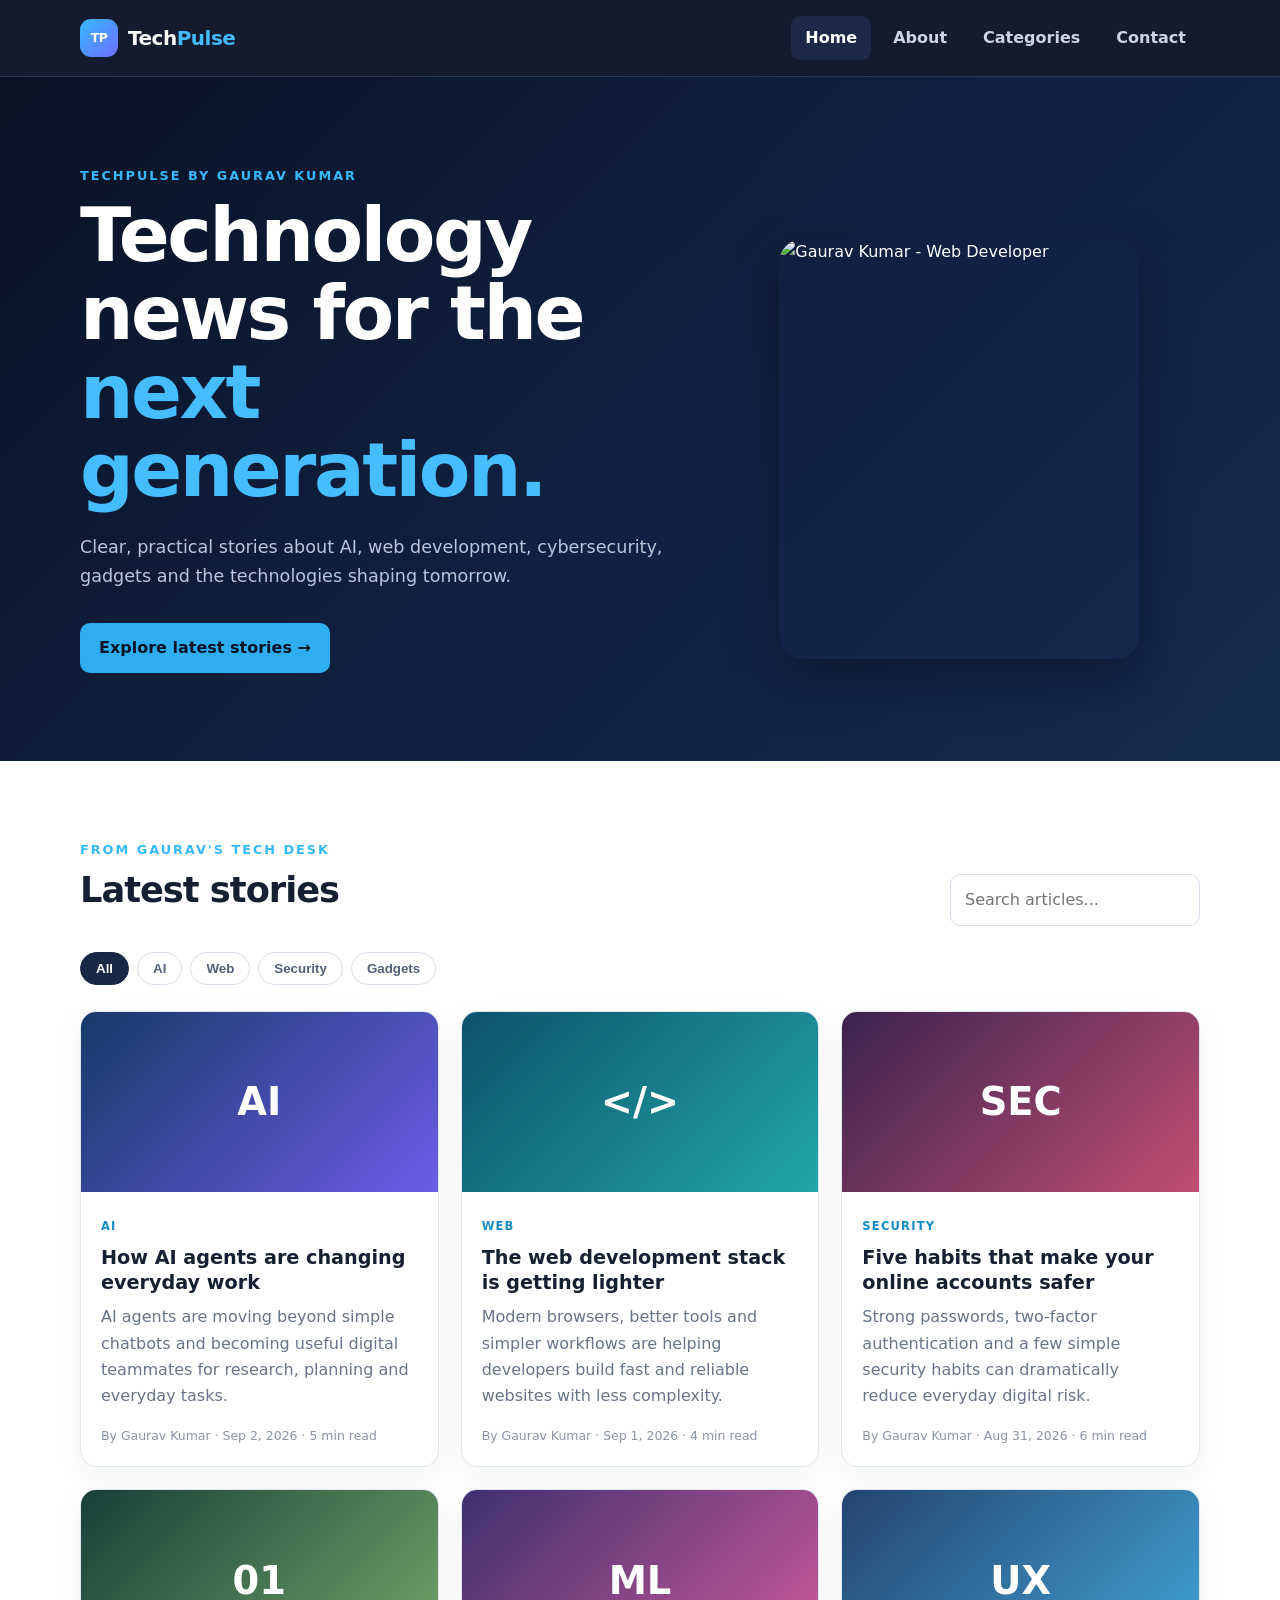
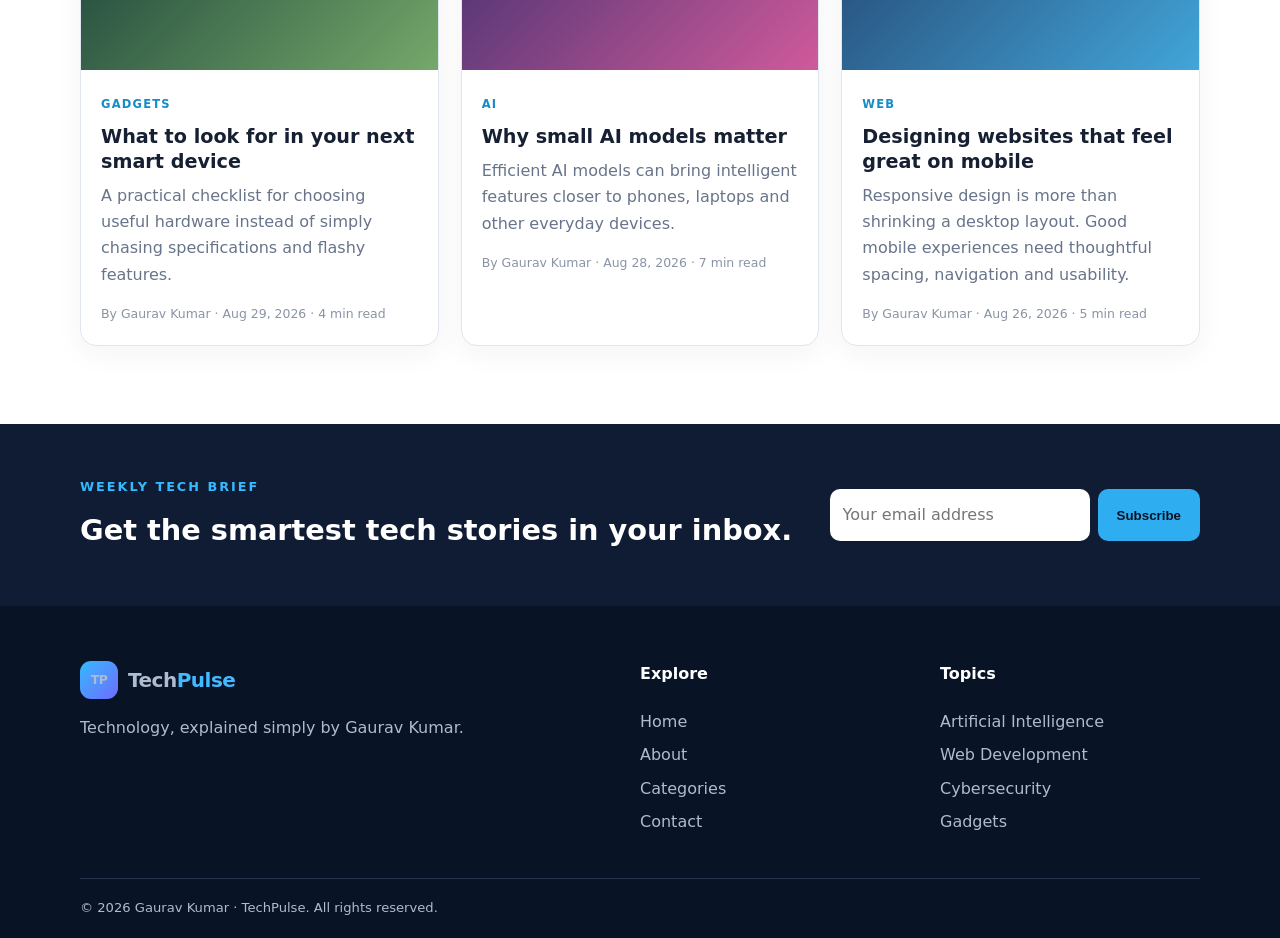
==== commit 3c6aa884: "Update index.html" ====
--- a/index.html
+++ b/index.html
@@ -5,6 +5,11 @@
   <meta name="viewport" content="width=device-width, initial-scale=1.0">
   <meta name="description" content="TechPulse by Gaurav Kumar - technology news, AI, web development, cybersecurity and gadgets.">
   <title>TechPulse | Gaurav Kumar - Tech News & Blog</title>
+  <meta property="og:title" content="TechPulse | Technology News & Blog">
+<meta property="og:description" content="Technology news and practical insights about AI, web development, cybersecurity and gadgets by Gaurav Kumar.">
+<meta property="og:url" content="https://kumar2510.github.io/TechPulse-News/">
+<meta property="og:type" content="website">
+  <meta property="og:image" content="https://kumar2510.github.io/TechPulse-News/techpulse-preview.png">
   <link rel="stylesheet" href="css/style.css">
 </head>
 
@@ -56,19 +61,12 @@
       </a>
     </div>
 
-    <div class="hero-art" aria-label="Technology illustration">
-      <div class="orbit orbit-one"></div>
-      <div class="orbit orbit-two"></div>
-
-      <div class="core">
-        AI
-        <br>
-        <small>2030</small>
-      </div>
-
-      <div class="chip chip-a">⌘</div>
-      <div class="chip chip-b">&lt;/&gt;</div>
-      <div class="chip chip-c">◈</div>
+    <div class="hero-art" aria-label="Gaurav Kumar profile photo">
+  <img
+    src="gaurav-profile.png."
+    alt="Gaurav Kumar - Web Developer"
+    style="width:100%;max-width:360px;height:420px;object-fit:cover;border-radius:24px;display:block;margin:auto;box-shadow:0 20px 50px rgba(0,0,0,0.35);"
+  >
     </div>
 
   </div>
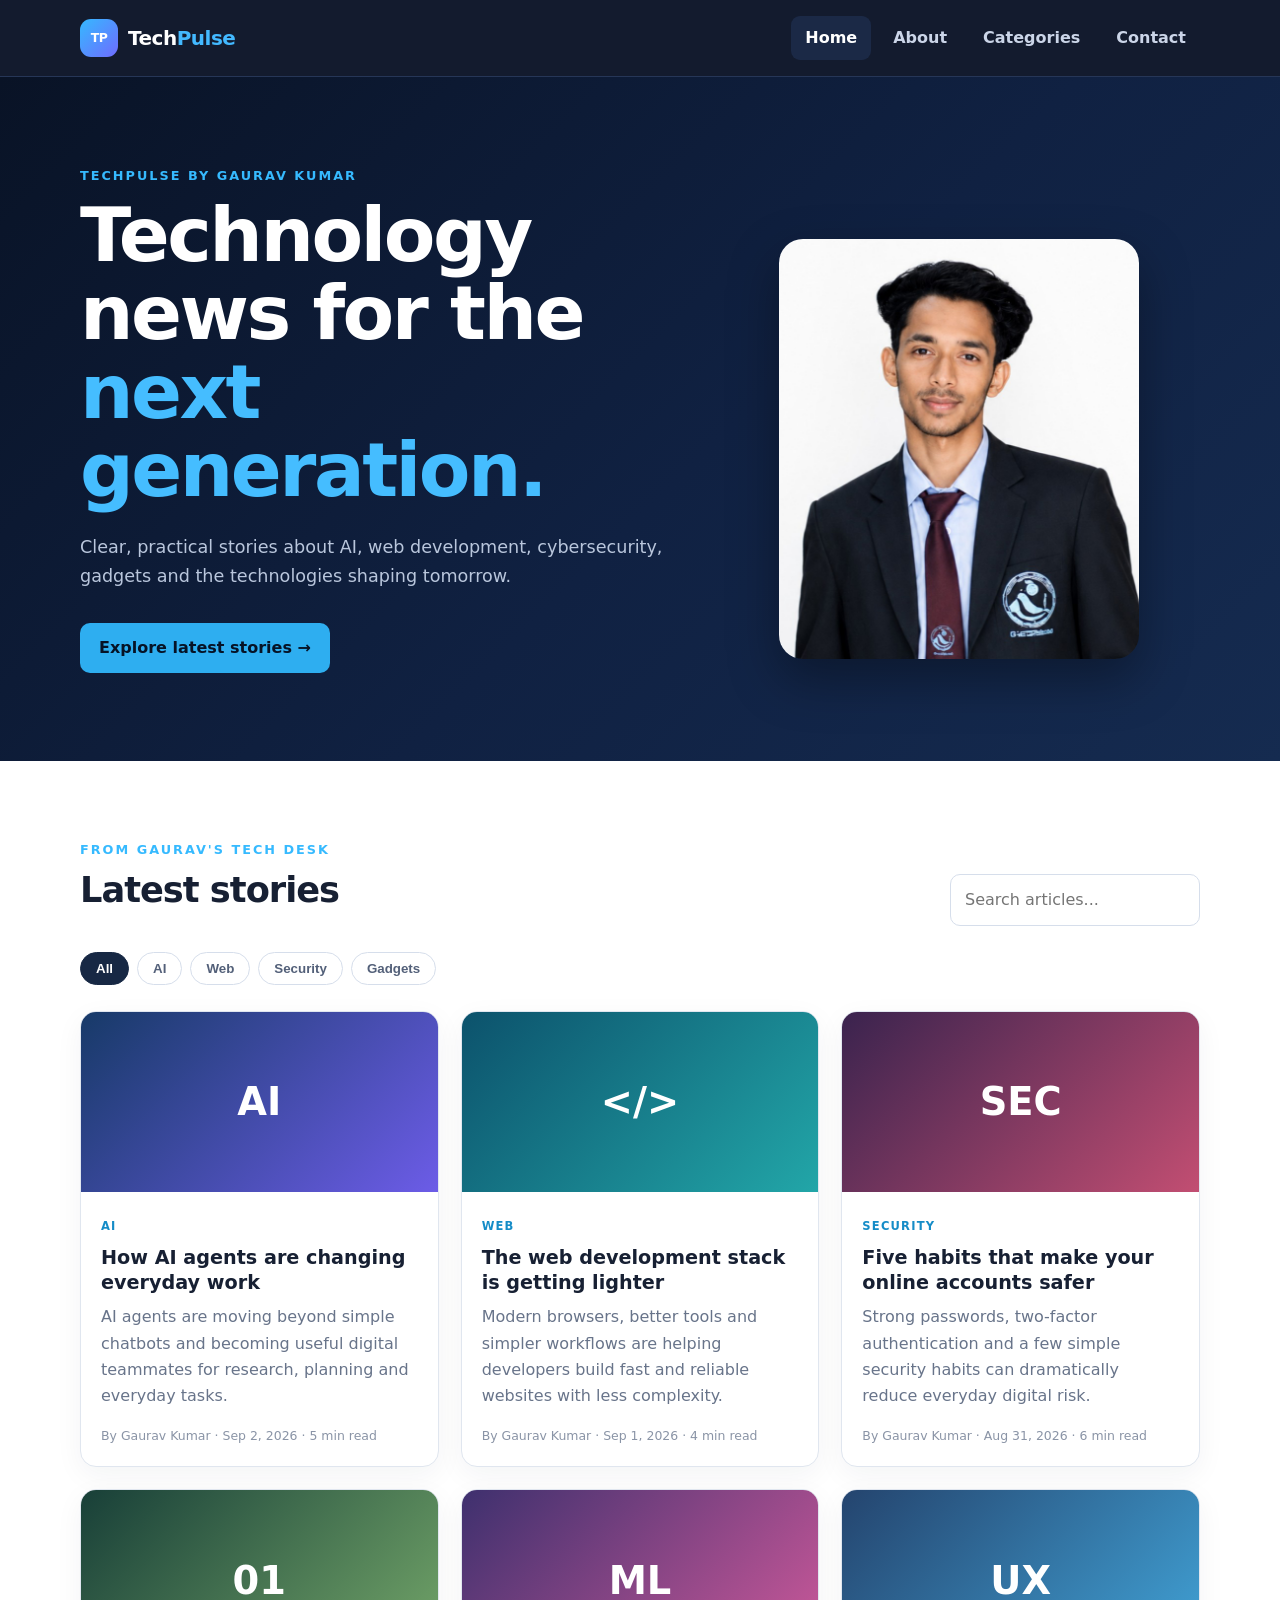
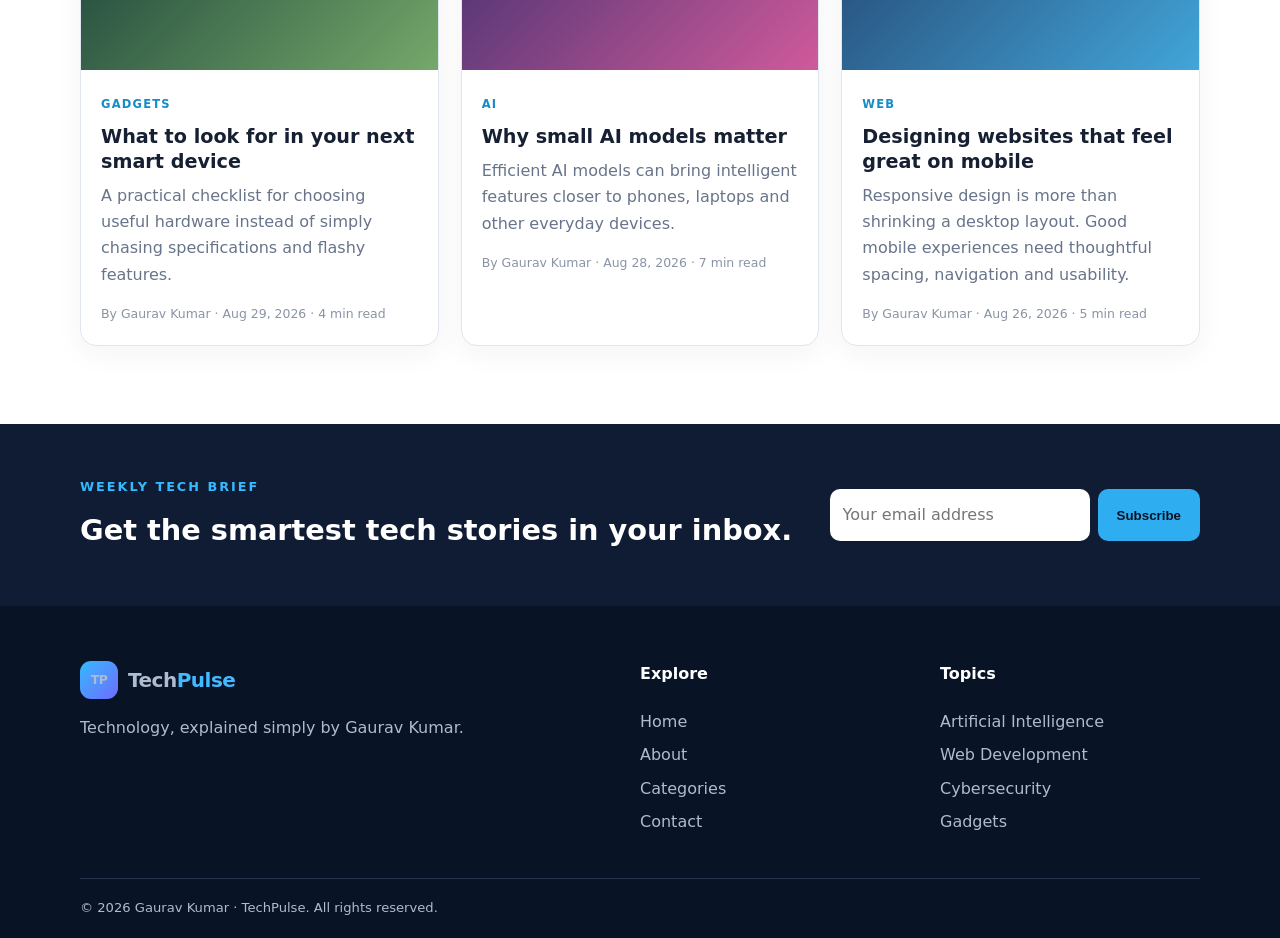
==== commit a5c773e0: "Update index.html" ====
--- a/index.html
+++ b/index.html
@@ -63,7 +63,7 @@
 
     <div class="hero-art" aria-label="Gaurav Kumar profile photo">
   <img
-    src="gaurav-profile.png."
+    src="gaurav-profile.png"
     alt="Gaurav Kumar - Web Developer"
     style="width:100%;max-width:360px;height:420px;object-fit:cover;border-radius:24px;display:block;margin:auto;box-shadow:0 20px 50px rgba(0,0,0,0.35);"
   >
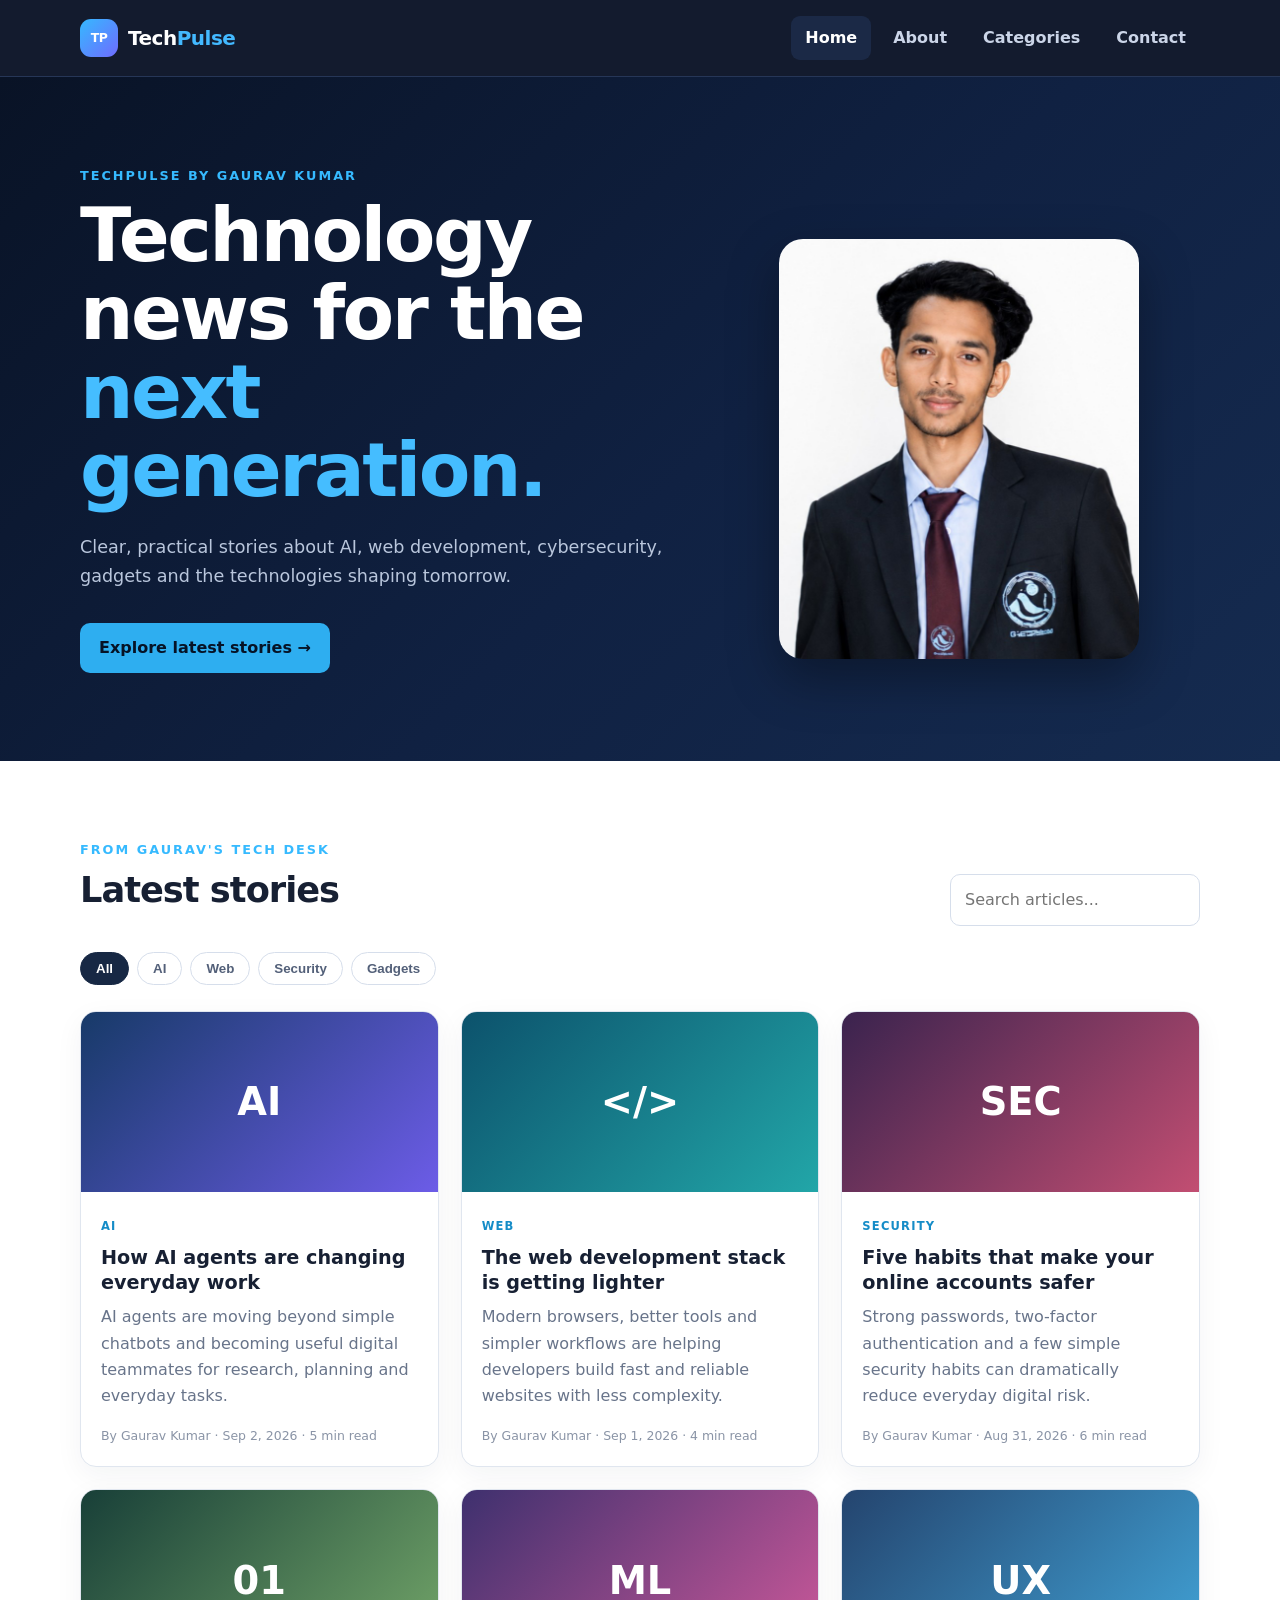
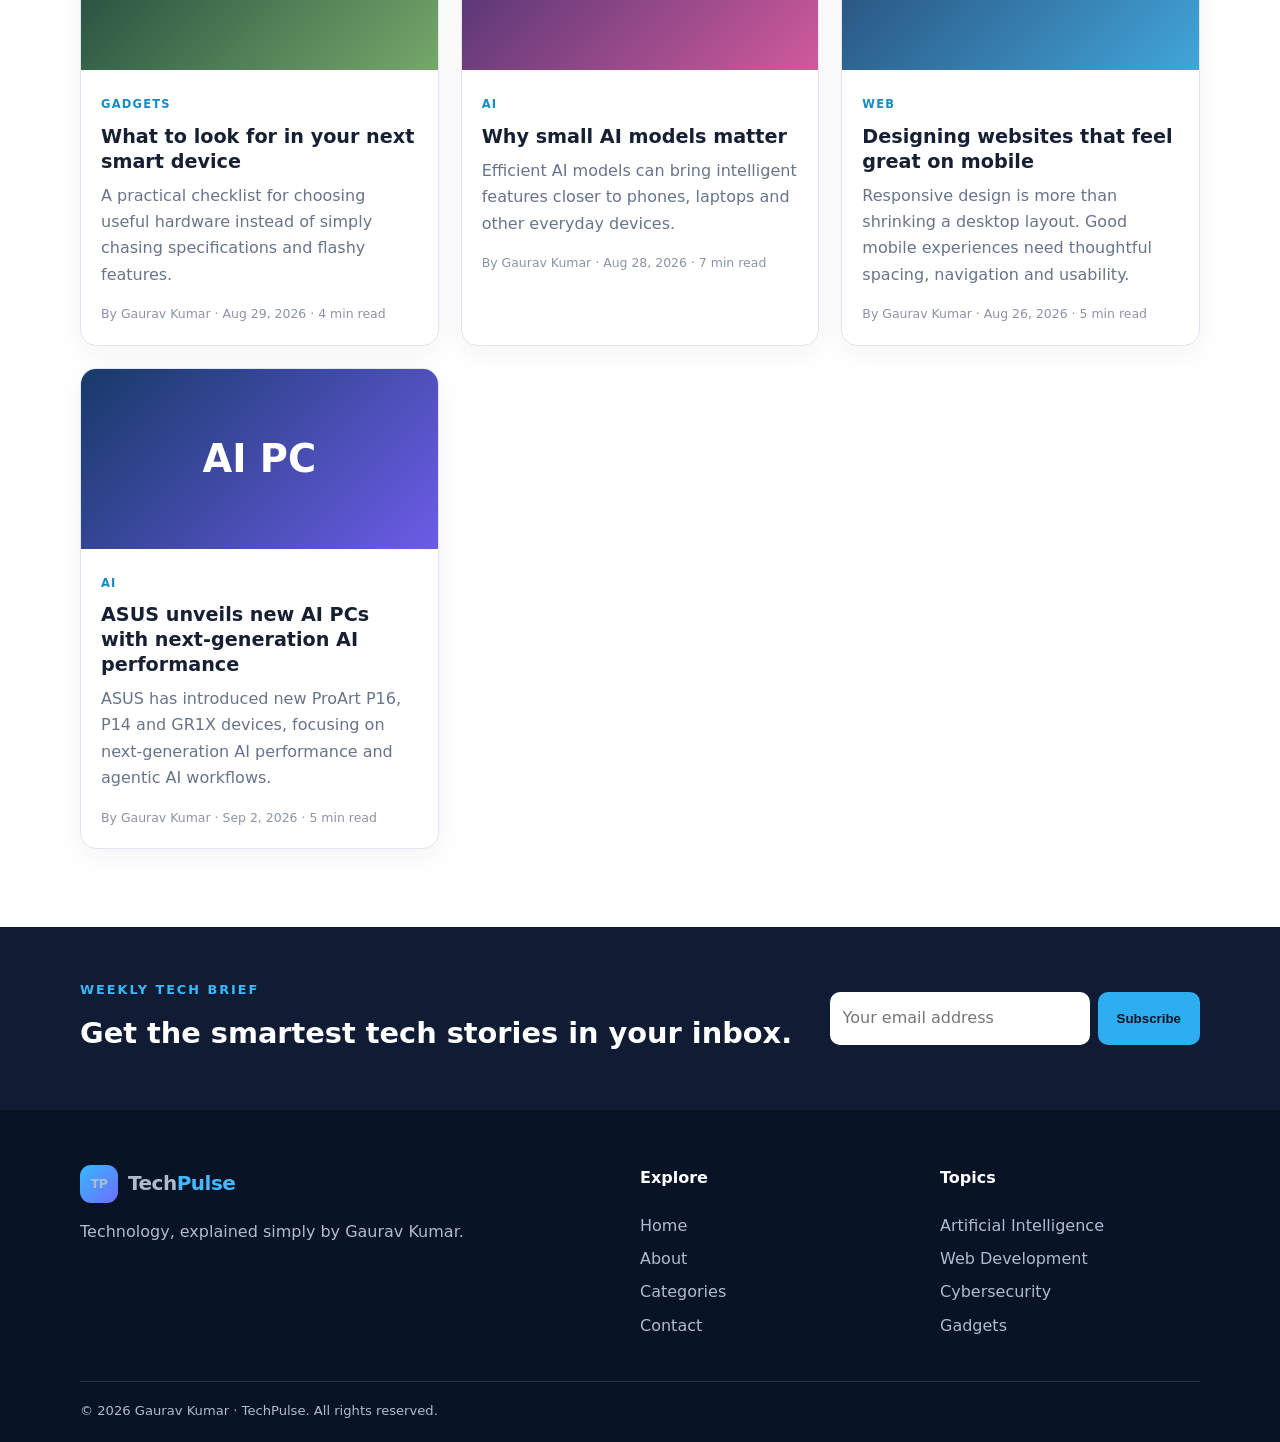
==== commit de4185ac: "Update index.html" ====
--- a/index.html
+++ b/index.html
@@ -3,13 +3,39 @@
 <head>
   <meta charset="UTF-8">
   <meta name="viewport" content="width=device-width, initial-scale=1.0">
-  <meta name="description" content="TechPulse by Gaurav Kumar - technology news, AI, web development, cybersecurity and gadgets.">
+
+  <meta
+    name="description"
+    content="TechPulse by Gaurav Kumar - technology news, AI, web development, cybersecurity and gadgets."
+  >
+
   <title>TechPulse | Gaurav Kumar - Tech News & Blog</title>
-  <meta property="og:title" content="TechPulse | Technology News & Blog">
-<meta property="og:description" content="Technology news and practical insights about AI, web development, cybersecurity and gadgets by Gaurav Kumar.">
-<meta property="og:url" content="https://kumar2510.github.io/TechPulse-News/">
-<meta property="og:type" content="website">
-  <meta property="og:image" content="https://kumar2510.github.io/TechPulse-News/techpulse-preview.png">
+
+  <meta
+    property="og:title"
+    content="TechPulse | Technology News & Blog"
+  >
+
+  <meta
+    property="og:description"
+    content="Technology news and practical insights about AI, web development, cybersecurity and gadgets by Gaurav Kumar."
+  >
+
+  <meta
+    property="og:url"
+    content="https://gauravkumar2510.github.io/TechPulse-News/"
+  >
+
+  <meta
+    property="og:type"
+    content="website"
+  >
+
+  <meta
+    property="og:image"
+    content="https://gauravkumar2510.github.io/TechPulse-News/techpulse-preview.png"
+  >
+
   <link rel="stylesheet" href="css/style.css">
 </head>
 
@@ -23,9 +49,11 @@
       <span>Tech<span>Pulse</span></span>
     </a>
 
-    <button class="menu-toggle"
-            aria-label="Toggle navigation"
-            aria-expanded="false">☰</button>
+    <button
+      class="menu-toggle"
+      aria-label="Toggle navigation"
+      aria-expanded="false"
+    >☰</button>
 
     <nav class="nav" id="mainNav">
       <a class="active" href="index.html">Home</a>
@@ -37,14 +65,19 @@
   </div>
 </header>
 
+
 <main>
 
 <!-- HERO -->
 <section class="hero">
+
   <div class="container hero-grid">
 
     <div>
-      <p class="eyebrow">TECHPULSE BY GAURAV KUMAR</p>
+
+      <p class="eyebrow">
+        TECHPULSE BY GAURAV KUMAR
+      </p>
 
       <h1>
         Technology news for the
@@ -59,18 +92,27 @@
       <a class="btn" href="#latest">
         Explore latest stories →
       </a>
-    </div>
-
-    <div class="hero-art" aria-label="Gaurav Kumar profile photo">
-  <img
-    src="gaurav-profile.png"
-    alt="Gaurav Kumar - Web Developer"
-    style="width:100%;max-width:360px;height:420px;object-fit:cover;border-radius:24px;display:block;margin:auto;box-shadow:0 20px 50px rgba(0,0,0,0.35);"
-  >
+
+    </div>
+
+
+    <div
+      class="hero-art"
+      aria-label="Gaurav Kumar profile photo"
+    >
+
+      <img
+        src="gaurav-profile.png"
+        alt="Gaurav Kumar - Web Developer"
+        style="width:100%;max-width:360px;height:420px;object-fit:cover;border-radius:24px;display:block;margin:auto;box-shadow:0 20px 50px rgba(0,0,0,0.35);"
+      >
+
     </div>
 
   </div>
+
 </section>
+
 
 
 <!-- LATEST STORIES -->
@@ -81,12 +123,24 @@
     <div class="section-head">
 
       <div>
-        <p class="eyebrow">FROM GAURAV'S TECH DESK</p>
-        <h2>Latest stories</h2>
+
+        <p class="eyebrow">
+          FROM GAURAV'S TECH DESK
+        </p>
+
+        <h2>
+          Latest stories
+        </h2>
+
       </div>
 
+
       <div class="search-box">
-        <label class="sr-only" for="searchInput">
+
+        <label
+          class="sr-only"
+          for="searchInput"
+        >
           Search articles
         </label>
 
@@ -95,46 +149,71 @@
           type="search"
           placeholder="Search articles..."
         >
+
       </div>
 
     </div>
 
 
+
     <!-- CATEGORY FILTERS -->
-    <div class="category-row" id="categoryFilters">
-
-      <button class="filter active" data-category="all">
+    <div
+      class="category-row"
+      id="categoryFilters"
+    >
+
+      <button
+        class="filter active"
+        data-category="all"
+      >
         All
       </button>
 
-      <button class="filter" data-category="AI">
+      <button
+        class="filter"
+        data-category="AI"
+      >
         AI
       </button>
 
-      <button class="filter" data-category="Web">
+      <button
+        class="filter"
+        data-category="Web"
+      >
         Web
       </button>
 
-      <button class="filter" data-category="Security">
+      <button
+        class="filter"
+        data-category="Security"
+      >
         Security
       </button>
 
-      <button class="filter" data-category="Gadgets">
+      <button
+        class="filter"
+        data-category="Gadgets"
+      >
         Gadgets
       </button>
 
     </div>
 
 
+
     <!-- ARTICLES -->
-    <div class="news-grid" id="newsGrid">
+    <div
+      class="news-grid"
+      id="newsGrid"
+    >
 
 
       <!-- ARTICLE 1 -->
       <article
         class="news-card"
         data-category="AI"
-        data-title="How AI agents are changing everyday work">
+        data-title="How AI agents are changing everyday work"
+      >
 
         <div class="card-image ai-art">
           <span>AI</span>
@@ -142,7 +221,9 @@
 
         <div class="card-body">
 
-          <span class="tag">AI</span>
+          <span class="tag">
+            AI
+          </span>
 
           <h3>
             How AI agents are changing everyday work
@@ -158,14 +239,17 @@
           </div>
 
         </div>
+
       </article>
+
 
 
       <!-- ARTICLE 2 -->
       <article
         class="news-card"
         data-category="Web"
-        data-title="The web development stack is getting lighter">
+        data-title="The web development stack is getting lighter"
+      >
 
         <div class="card-image web-art">
           <span>&lt;/&gt;</span>
@@ -173,7 +257,9 @@
 
         <div class="card-body">
 
-          <span class="tag">WEB</span>
+          <span class="tag">
+            WEB
+          </span>
 
           <h3>
             The web development stack is getting lighter
@@ -189,14 +275,17 @@
           </div>
 
         </div>
+
       </article>
+
 
 
       <!-- ARTICLE 3 -->
       <article
         class="news-card"
         data-category="Security"
-        data-title="Five habits that make your online accounts safer">
+        data-title="Five habits that make your online accounts safer"
+      >
 
         <div class="card-image security-art">
           <span>SEC</span>
@@ -204,7 +293,9 @@
 
         <div class="card-body">
 
-          <span class="tag">SECURITY</span>
+          <span class="tag">
+            SECURITY
+          </span>
 
           <h3>
             Five habits that make your online accounts safer
@@ -220,14 +311,17 @@
           </div>
 
         </div>
+
       </article>
+
 
 
       <!-- ARTICLE 4 -->
       <article
         class="news-card"
         data-category="Gadgets"
-        data-title="What to look for in your next smart device">
+        data-title="What to look for in your next smart device"
+      >
 
         <div class="card-image gadget-art">
           <span>01</span>
@@ -235,7 +329,9 @@
 
         <div class="card-body">
 
-          <span class="tag">GADGETS</span>
+          <span class="tag">
+            GADGETS
+          </span>
 
           <h3>
             What to look for in your next smart device
@@ -251,14 +347,17 @@
           </div>
 
         </div>
+
       </article>
+
 
 
       <!-- ARTICLE 5 -->
       <article
         class="news-card"
         data-category="AI"
-        data-title="Why small AI models matter">
+        data-title="Why small AI models matter"
+      >
 
         <div class="card-image model-art">
           <span>ML</span>
@@ -266,7 +365,9 @@
 
         <div class="card-body">
 
-          <span class="tag">AI</span>
+          <span class="tag">
+            AI
+          </span>
 
           <h3>
             Why small AI models matter
@@ -282,14 +383,17 @@
           </div>
 
         </div>
+
       </article>
+
 
 
       <!-- ARTICLE 6 -->
       <article
         class="news-card"
         data-category="Web"
-        data-title="Designing websites that feel great on mobile">
+        data-title="Designing websites that feel great on mobile"
+      >
 
         <div class="card-image mobile-art">
           <span>UX</span>
@@ -297,7 +401,9 @@
 
         <div class="card-body">
 
-          <span class="tag">WEB</span>
+          <span class="tag">
+            WEB
+          </span>
 
           <h3>
             Designing websites that feel great on mobile
@@ -313,11 +419,54 @@
           </div>
 
         </div>
+
       </article>
 
-    </div>
-
-    <p class="no-results" id="noResults" hidden>
+
+
+      <!-- ARTICLE 7 - NEW -->
+      <article
+        class="news-card"
+        data-category="AI"
+        data-title="ASUS unveils new AI PCs with next-generation AI performance"
+      >
+
+        <div class="card-image ai-art">
+          <span>AI PC</span>
+        </div>
+
+        <div class="card-body">
+
+          <span class="tag">
+            AI
+          </span>
+
+          <h3>
+            ASUS unveils new AI PCs with next-generation AI performance
+          </h3>
+
+          <p>
+            ASUS has introduced new ProArt P16, P14 and GR1X devices,
+            focusing on next-generation AI performance and agentic AI workflows.
+          </p>
+
+          <div class="meta">
+            By Gaurav Kumar · Sep 2, 2026 · 5 min read
+          </div>
+
+        </div>
+
+      </article>
+
+
+    </div>
+
+
+    <p
+      class="no-results"
+      id="noResults"
+      hidden
+    >
       No stories match your search.
     </p>
 
@@ -326,20 +475,29 @@
 </section>
 
 
+
 <!-- NEWSLETTER -->
 <section class="newsletter">
 
   <div class="container newsletter-inner">
 
     <div>
-      <p class="eyebrow">WEEKLY TECH BRIEF</p>
+
+      <p class="eyebrow">
+        WEEKLY TECH BRIEF
+      </p>
 
       <h2>
         Get the smartest tech stories in your inbox.
       </h2>
-    </div>
-
-    <form id="newsletterForm" class="inline-form">
+
+    </div>
+
+
+    <form
+      id="newsletterForm"
+      class="inline-form"
+    >
 
       <input
         id="newsletterEmail"
@@ -348,7 +506,10 @@
         required
       >
 
-      <button class="btn" type="submit">
+      <button
+        class="btn"
+        type="submit"
+      >
         Subscribe
       </button>
 
@@ -361,6 +522,7 @@
 </main>
 
 
+
 <!-- FOOTER -->
 <footer class="footer">
 
@@ -368,9 +530,19 @@
 
     <div>
 
-      <a class="brand" href="index.html">
-        <span class="brand-mark">TP</span>
-        <span>Tech<span>Pulse</span></span>
+      <a
+        class="brand"
+        href="index.html"
+      >
+
+        <span class="brand-mark">
+          TP
+        </span>
+
+        <span>
+          Tech<span>Pulse</span>
+        </span>
+
       </a>
 
       <p>
@@ -380,21 +552,38 @@
     </div>
 
 
+
     <div>
 
-      <h4>Explore</h4>
-
-      <a href="index.html">Home</a>
-      <a href="about.html">About</a>
-      <a href="services.html">Categories</a>
-      <a href="contact.html">Contact</a>
-
-    </div>
+      <h4>
+        Explore
+      </h4>
+
+      <a href="index.html">
+        Home
+      </a>
+
+      <a href="about.html">
+        About
+      </a>
+
+      <a href="services.html">
+        Categories
+      </a>
+
+      <a href="contact.html">
+        Contact
+      </a>
+
+    </div>
+
 
 
     <div>
 
-      <h4>Topics</h4>
+      <h4>
+        Topics
+      </h4>
 
       <a href="services.html#ai">
         Artificial Intelligence
@@ -417,50 +606,74 @@
   </div>
 
 
+
   <div class="container copyright">
+
     © 2026 Gaurav Kumar · TechPulse. All rights reserved.
+
   </div>
 
 </footer>
+
 
 
 <!-- ARTICLE MODAL -->
 <div
   class="article-modal"
   id="articleModal"
-  aria-hidden="true">
+  aria-hidden="true"
+>
 
   <div
     class="modal-backdrop"
-    data-close-modal>
+    data-close-modal
+  >
   </div>
+
 
   <article
     class="modal-content"
     role="dialog"
     aria-modal="true"
-    aria-labelledby="modalTitle">
+    aria-labelledby="modalTitle"
+  >
 
     <button
       class="modal-close"
       id="modalClose"
-      aria-label="Close article">
+      aria-label="Close article"
+    >
       ×
     </button>
 
-    <span class="tag" id="modalCategory">
+
+    <span
+      class="tag"
+      id="modalCategory"
+    >
       TECH
     </span>
+
 
     <h2 id="modalTitle">
       Article title
     </h2>
 
-    <p class="modal-meta" id="modalMeta"></p>
-
-    <div class="modal-divider"></div>
-
-    <p id="modalText"></p>
+
+    <p
+      class="modal-meta"
+      id="modalMeta"
+    >
+    </p>
+
+
+    <div class="modal-divider">
+    </div>
+
+
+    <p id="modalText">
+    </p>
+
 
     <p class="modal-extra">
       This article is part of the TechPulse technology blog by
@@ -473,10 +686,17 @@
 </div>
 
 
-<div class="toast" id="toast" role="status"></div>
+
+<div
+  class="toast"
+  id="toast"
+  role="status"
+>
+</div>
+
 
 
 <script src="js/script.js"></script>
 
 </body>
-        </html>
+      </html>
